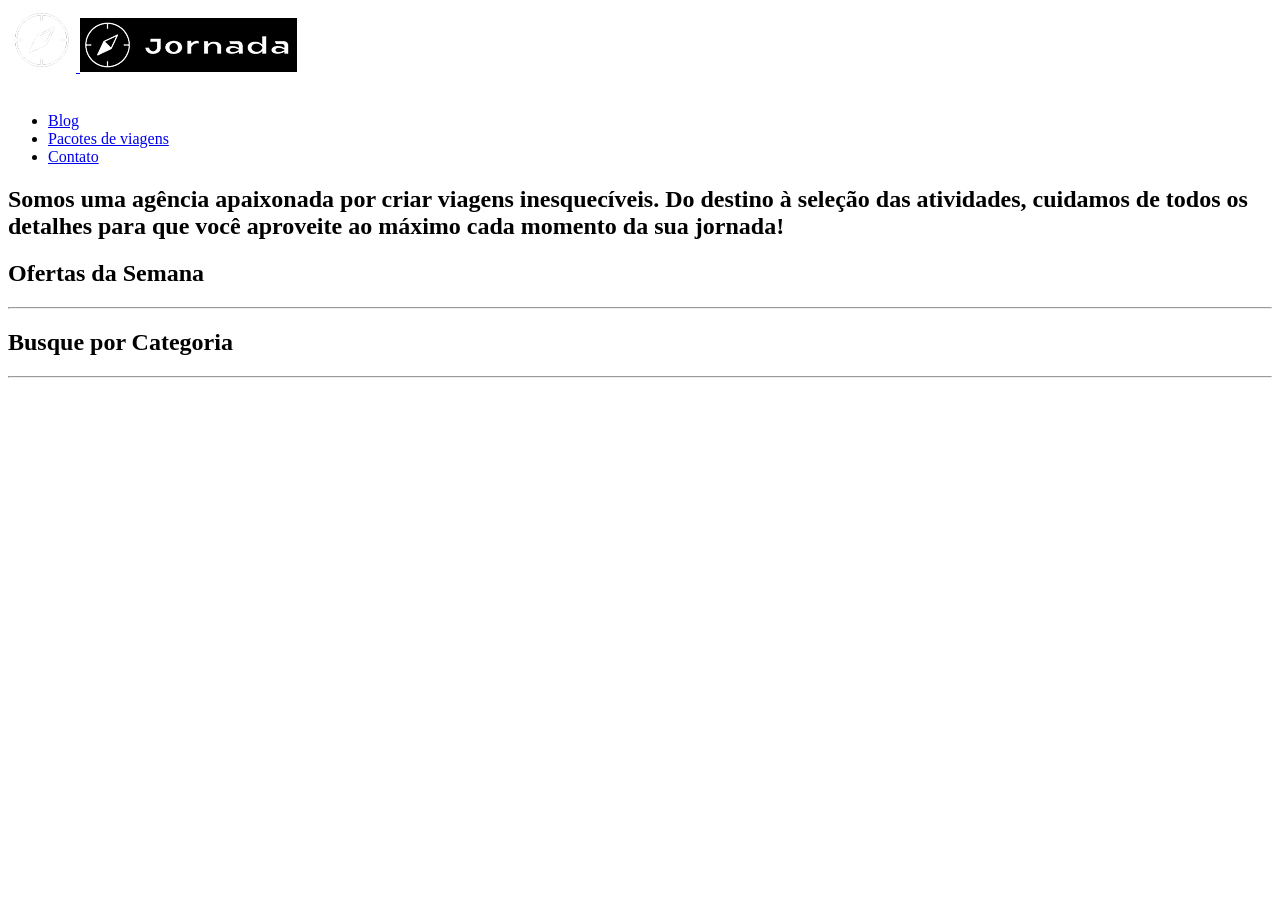
==== index.html @ e5cb75df "adiciona title componentizado" ====
<!doctype html>
<html lang="pt-br">
  <head>
    <meta charset="UTF-8" />
    <meta name="viewport" content="width=device-width, initial-scale=1.0" />

    <title>Jornada Viagens</title>

    <link rel="stylesheet" href="css/style.css" />
  </head>
  <body>
    <header>
      <a class="logo" href="index.html" title="voltar para a pagina inicial">
        <img
          class="logo-mobile"
          src="img/bussola-jornada-branca.png"
          alt="Bussola do logo Jornada Viagens na cor branco"
        />
        <img
          class="logo-desktop"
          src="img/bussola-texto-jornada-branca.png"
          alt="Logo Jornada Viagens na cor branco"
        />
      </a>
      <div class="navigation-menu">
        <label for="menu">
          <img src="img/menu.png" alt="Menu" />
        </label>
        <input type="checkbox" id="menu" hidden />
        <nav>
          <ul class="list-links">
            <li>
              <a href="blog.html" target="_blank" title="Acessar Blog">Blog</a>
            </li>
            <li>
              <a
                href="pacotes.html"
                target="_blank"
                title="Acessar Pacote de viagem"
                >Pacotes de viagens</a
              >
            </li>
            <li>
              <a href="contato.html" target="_blank" title="Acessar Contato"
                >Contato</a
              >
            </li>
          </ul>
        </nav>
      </div>
    </header>
    <section class="hero">
      <div class="hero-img"></div>
      <h2>
        Somos uma agência apaixonada por criar viagens inesquecíveis. Do destino
        à seleção das atividades, cuidamos de todos os detalhes para que você
        aproveite ao máximo cada momento da sua jornada!
      </h2>
    </section>
    <section class="offers">
      <div class="section-title">
        <h2>Ofertas da Semana</h2>
        <hr />
      </div>
    </section>
    <section class="categories">
      <div class="section-title">
        <h2>Busque por Categoria</h2>
        <hr />
      </div>
    </section>
  </body>
</html>
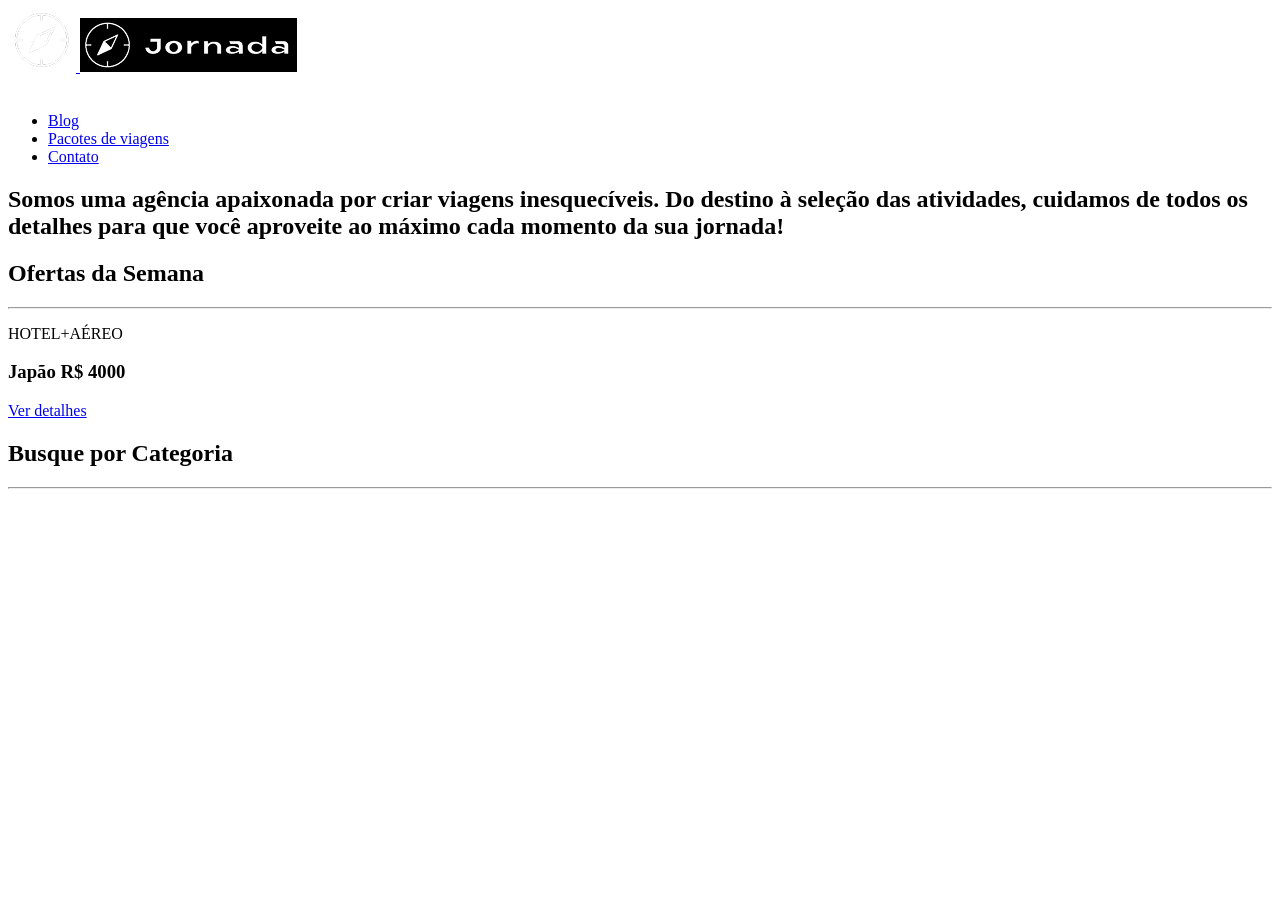
==== commit 3acf25fd: "cria estrutura do card de offerta" ====
--- a/index.html
+++ b/index.html
@@ -62,6 +62,17 @@
         <h2>Ofertas da Semana</h2>
         <hr />
       </div>
+      <div class="offers-cards">
+        <article class="card">
+          <header>
+            <p>HOTEL+AÉREO</p>
+            <h3>Japão <span>R$ 4000</span></h3>
+          </header>
+          <footer>
+            <a href="#" class="button">Ver detalhes</a>
+          </footer>
+        </article>
+      </div>
     </section>
     <section class="categories">
       <div class="section-title">
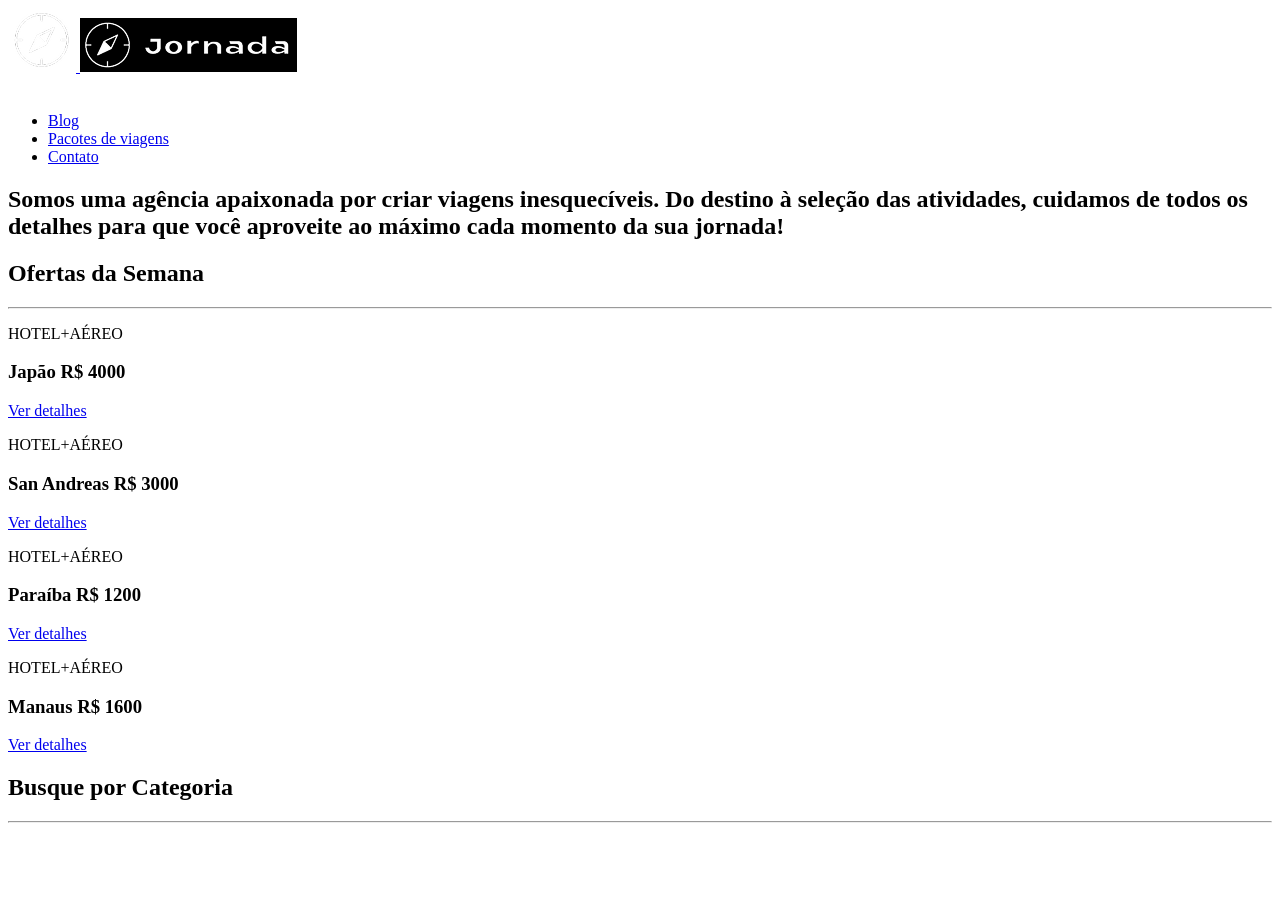
==== commit f1cbf3ce: "finaliza sessao de offers" ====
--- a/index.html
+++ b/index.html
@@ -63,10 +63,37 @@
         <hr />
       </div>
       <div class="offers-cards">
-        <article class="card">
+        <article class="card japao">
           <header>
             <p>HOTEL+AÉREO</p>
             <h3>Japão <span>R$ 4000</span></h3>
+          </header>
+          <footer>
+            <a href="#" class="button">Ver detalhes</a>
+          </footer>
+        </article>
+        <article class="card san-andreas">
+          <header>
+            <p>HOTEL+AÉREO</p>
+            <h3>San Andreas <span>R$ 3000</span></h3>
+          </header>
+          <footer>
+            <a href="#" class="button">Ver detalhes</a>
+          </footer>
+        </article>
+        <article class="card paraiba">
+          <header>
+            <p>HOTEL+AÉREO</p>
+            <h3>Paraíba <span>R$ 1200</span></h3>
+          </header>
+          <footer>
+            <a href="#" class="button">Ver detalhes</a>
+          </footer>
+        </article>
+        <article class="card manaus">
+          <header>
+            <p>HOTEL+AÉREO</p>
+            <h3>Manaus <span>R$ 1600</span></h3>
           </header>
           <footer>
             <a href="#" class="button">Ver detalhes</a>
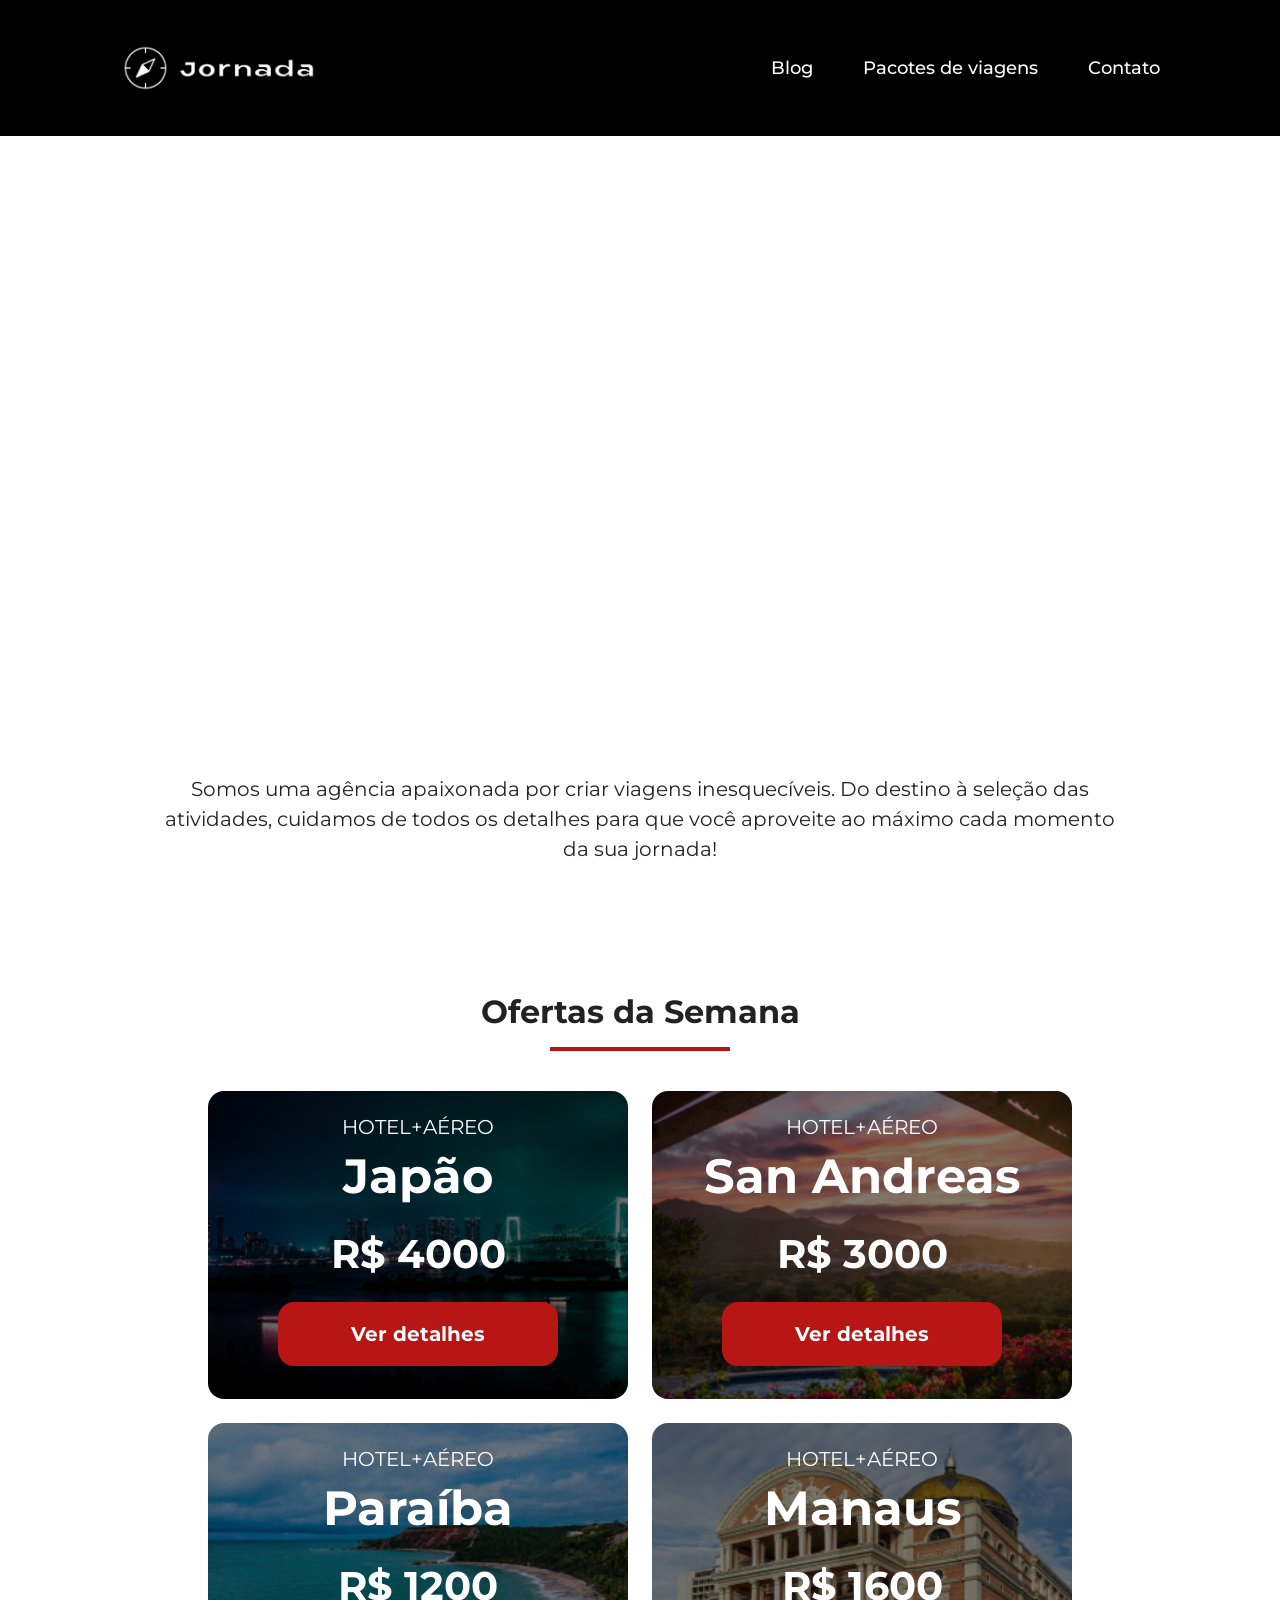
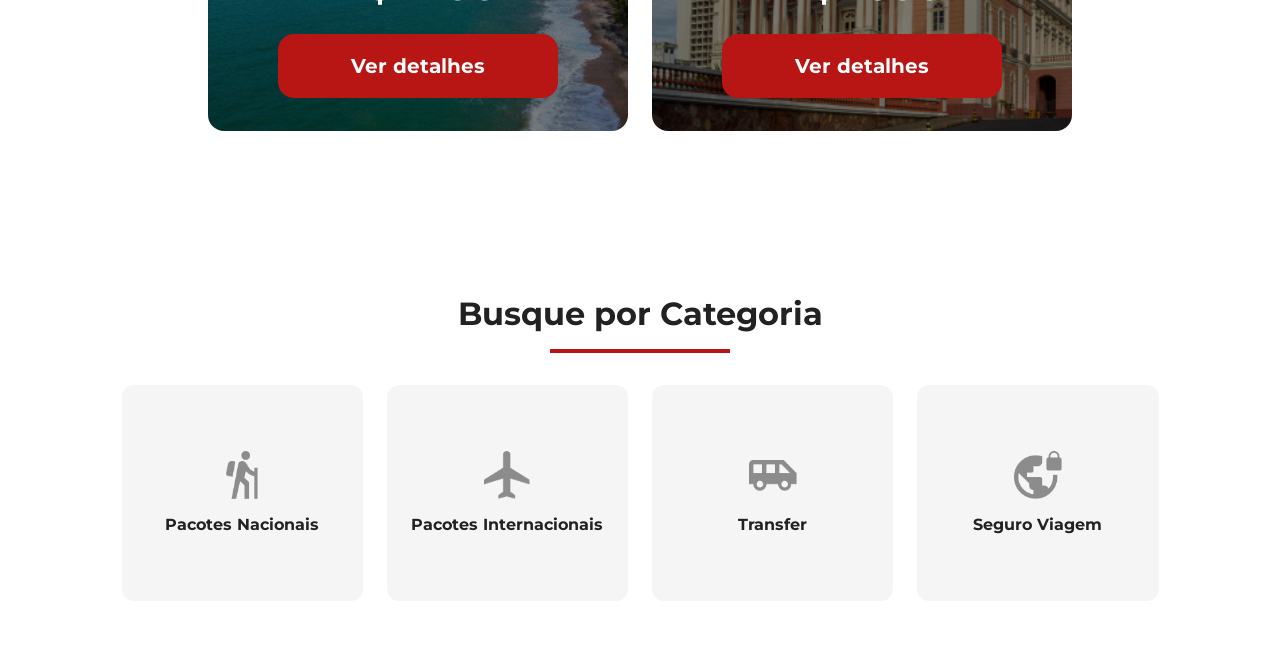
==== commit edc6087a: "style: ajusta cores e hover dos botoes de ofertas" ====
--- a/index.html
+++ b/index.html
@@ -8,104 +8,187 @@
 
     <link rel="stylesheet" href="css/style.css" />
   </head>
+
   <body>
     <header>
-      <a class="logo" href="index.html" title="voltar para a pagina inicial">
+      <a class="logo" href="index.html" title="Voltar para a página inicial">
         <img
           class="logo-mobile"
           src="img/bussola-jornada-branca.png"
-          alt="Bussola do logo Jornada Viagens na cor branco"
+          alt="Bússola do logo Jornada Viagens"
         />
+
         <img
           class="logo-desktop"
           src="img/bussola-texto-jornada-branca.png"
-          alt="Logo Jornada Viagens na cor branco"
+          alt="Logo Jornada Viagens"
         />
       </a>
+
       <div class="navigation-menu">
         <label for="menu">
           <img src="img/menu.png" alt="Menu" />
         </label>
+
         <input type="checkbox" id="menu" hidden />
+
         <nav>
           <ul class="list-links">
             <li>
-              <a href="blog.html" target="_blank" title="Acessar Blog">Blog</a>
+              <a href="blog.html" target="_blank" title="Acessar Blog">
+                Blog
+              </a>
             </li>
+
             <li>
               <a
                 href="pacotes.html"
                 target="_blank"
-                title="Acessar Pacote de viagem"
-                >Pacotes de viagens</a
+                title="Acessar pacotes de viagem"
               >
+                Pacotes de viagens
+              </a>
             </li>
+
             <li>
-              <a href="contato.html" target="_blank" title="Acessar Contato"
-                >Contato</a
-              >
+              <a href="contato.html" target="_blank" title="Acessar Contato">
+                Contato
+              </a>
             </li>
           </ul>
         </nav>
       </div>
     </header>
+
     <section class="hero">
       <div class="hero-img"></div>
+
       <h2>
         Somos uma agência apaixonada por criar viagens inesquecíveis. Do destino
         à seleção das atividades, cuidamos de todos os detalhes para que você
         aproveite ao máximo cada momento da sua jornada!
       </h2>
     </section>
+
     <section class="offers">
       <div class="section-title">
         <h2>Ofertas da Semana</h2>
         <hr />
       </div>
+
       <div class="offers-cards">
         <article class="card japao">
           <header>
             <p>HOTEL+AÉREO</p>
-            <h3>Japão <span>R$ 4000</span></h3>
+            <h3>
+              Japão
+              <span>R$ 4000</span>
+            </h3>
           </header>
+
           <footer>
             <a href="#" class="button">Ver detalhes</a>
           </footer>
         </article>
+
         <article class="card san-andreas">
           <header>
             <p>HOTEL+AÉREO</p>
-            <h3>San Andreas <span>R$ 3000</span></h3>
+            <h3>
+              San Andreas
+              <span>R$ 3000</span>
+            </h3>
           </header>
+
           <footer>
             <a href="#" class="button">Ver detalhes</a>
           </footer>
         </article>
+
         <article class="card paraiba">
           <header>
             <p>HOTEL+AÉREO</p>
-            <h3>Paraíba <span>R$ 1200</span></h3>
+            <h3>
+              Paraíba
+              <span>R$ 1200</span>
+            </h3>
           </header>
+
           <footer>
             <a href="#" class="button">Ver detalhes</a>
           </footer>
         </article>
+
         <article class="card manaus">
           <header>
             <p>HOTEL+AÉREO</p>
-            <h3>Manaus <span>R$ 1600</span></h3>
+            <h3>
+              Manaus
+              <span>R$ 1600</span>
+            </h3>
           </header>
+
           <footer>
             <a href="#" class="button">Ver detalhes</a>
           </footer>
         </article>
       </div>
     </section>
+
     <section class="categories">
       <div class="section-title">
         <h2>Busque por Categoria</h2>
         <hr />
       </div>
+
+      <ul class="categories__list">
+        <li class="categories__item">
+          <a class="categories__link" href="pacotes.html?categoria=nacionais">
+            <img
+              class="categories__icon"
+              src="img/icone-pacotes-nacionais.png"
+              alt=""
+            />
+
+            <span class="categories__name"> Pacotes Nacionais </span>
+          </a>
+        </li>
+
+        <li class="categories__item">
+          <a
+            class="categories__link"
+            href="pacotes.html?categoria=internacionais"
+          >
+            <img
+              class="categories__icon"
+              src="img/icone-pacotes-internacionais.png"
+              alt=""
+            />
+
+            <span class="categories__name"> Pacotes Internacionais </span>
+          </a>
+        </li>
+
+        <li class="categories__item">
+          <a class="categories__link" href="pacotes.html?categoria=transfer">
+            <img class="categories__icon" src="img/icone-transfer.png" alt="" />
+
+            <span class="categories__name"> Transfer </span>
+          </a>
+        </li>
+
+        <li class="categories__item">
+          <a class="categories__link" href="pacotes.html?categoria=seguro">
+            <img
+              class="categories__icon"
+              src="img/icone-seguro-viagem.png"
+              alt=""
+            />
+
+            <span class="categories__name"> Seguro Viagem </span>
+          </a>
+        </li>
+      </ul>
     </section>
   </body>
 </html>
--- a/css/style.css
+++ b/css/style.css
@@ -0,0 +1,5 @@
+@import url("./global.css");
+@import url("./header.css");
+@import url("./hero.css");
+@import url("./offers.css");
+@import url("./categories.css");
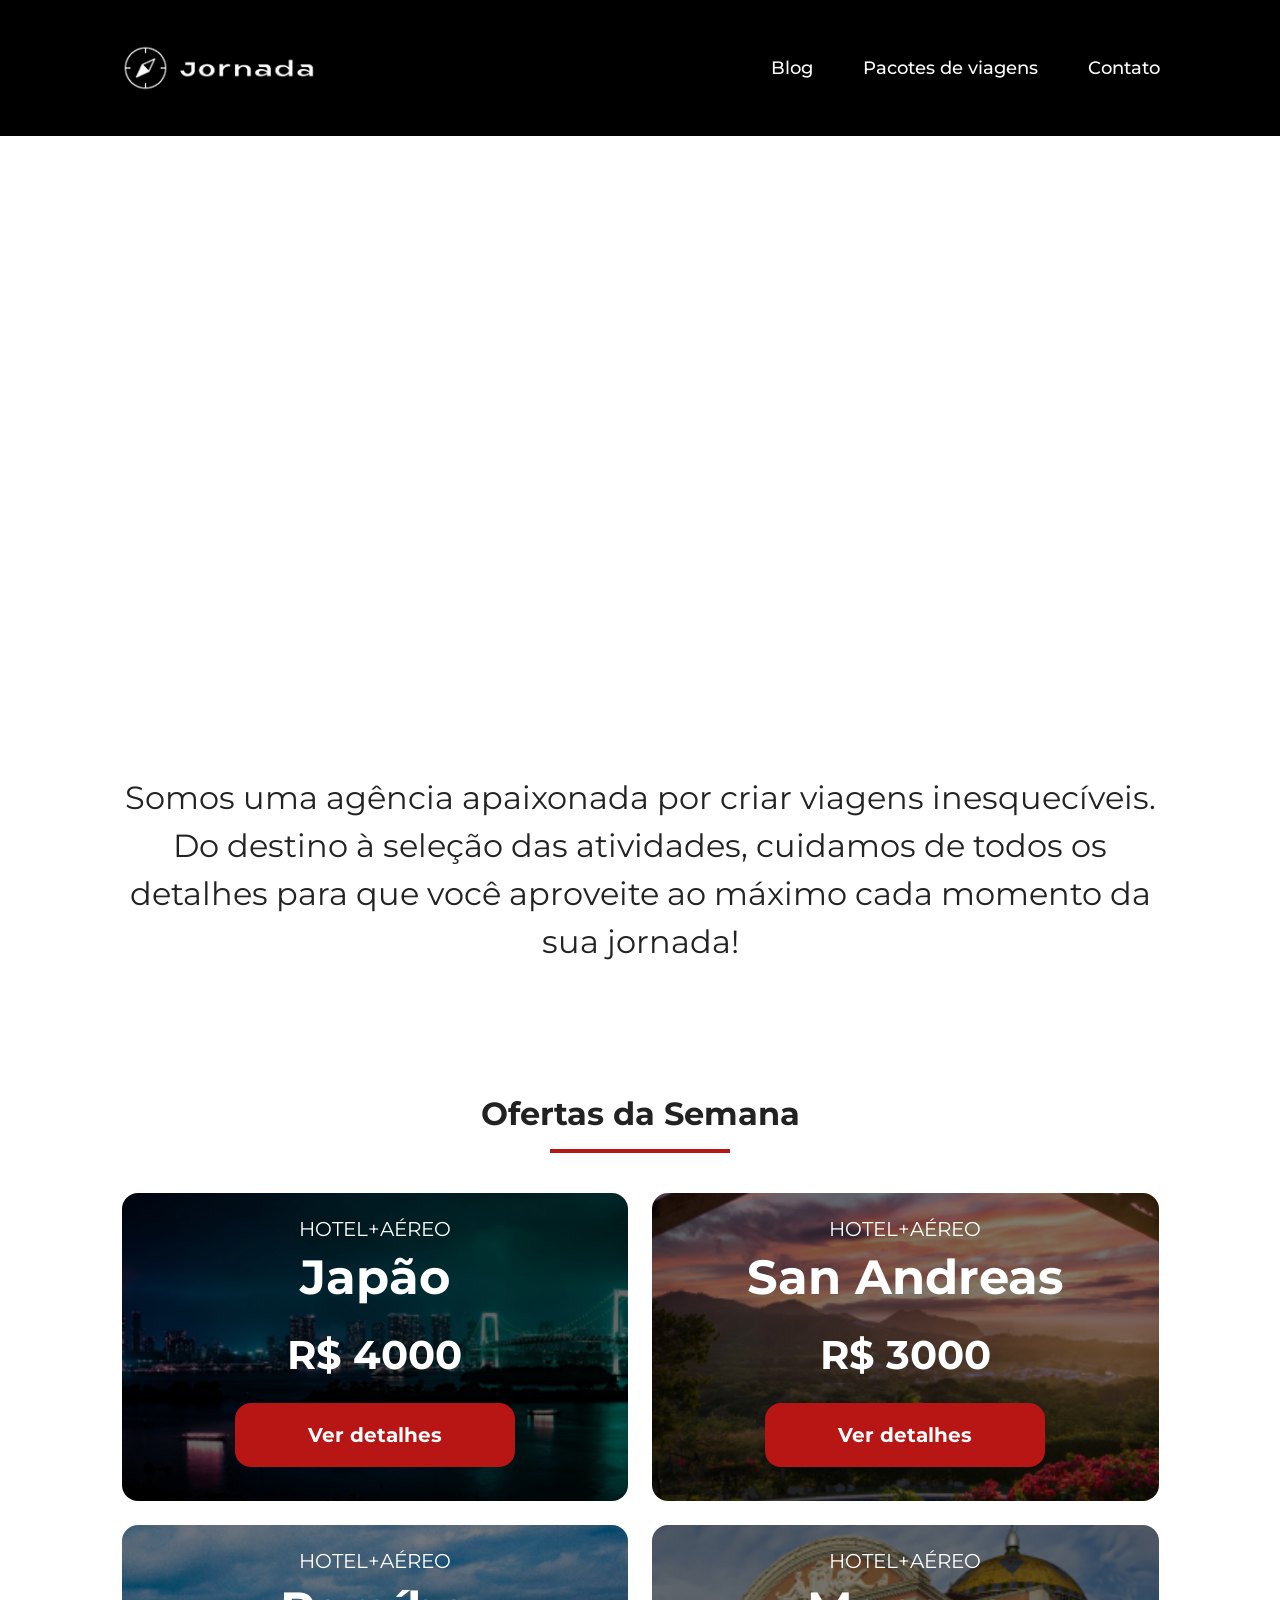
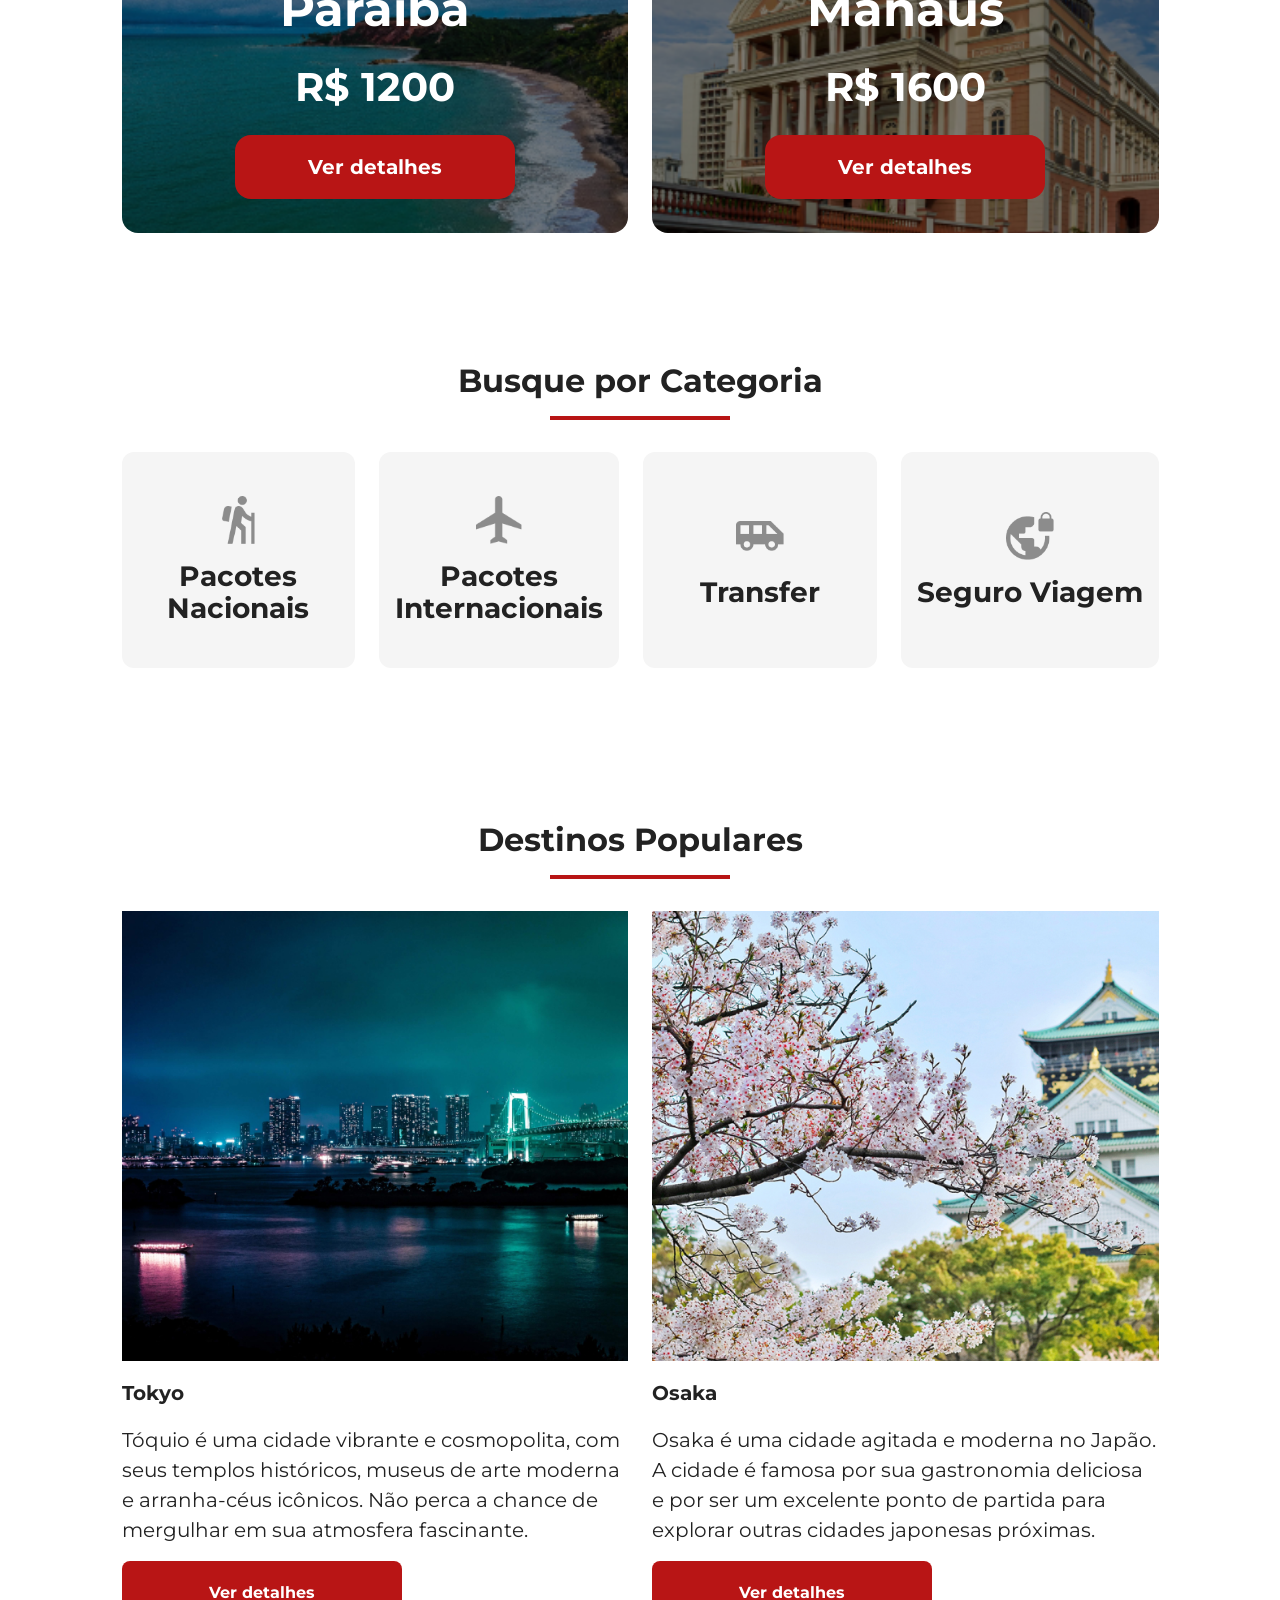
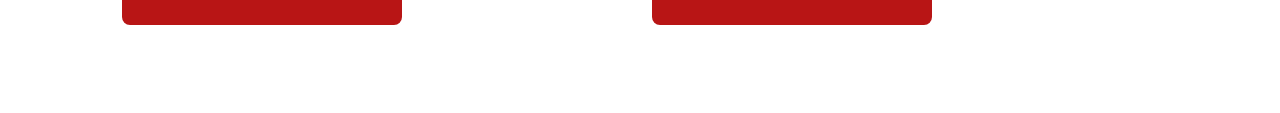
==== commit 96d0a39d: "adicionei destinos populares" ====
--- a/index.html
+++ b/index.html
@@ -80,6 +80,7 @@
         <article class="card japao">
           <header>
             <p>HOTEL+AÉREO</p>
+
             <h3>
               Japão
               <span>R$ 4000</span>
@@ -94,6 +95,7 @@
         <article class="card san-andreas">
           <header>
             <p>HOTEL+AÉREO</p>
+
             <h3>
               San Andreas
               <span>R$ 3000</span>
@@ -108,6 +110,7 @@
         <article class="card paraiba">
           <header>
             <p>HOTEL+AÉREO</p>
+
             <h3>
               Paraíba
               <span>R$ 1200</span>
@@ -122,6 +125,7 @@
         <article class="card manaus">
           <header>
             <p>HOTEL+AÉREO</p>
+
             <h3>
               Manaus
               <span>R$ 1600</span>
@@ -190,5 +194,58 @@
         </li>
       </ul>
     </section>
+
+    <section class="popular-destinations">
+      <div class="section-title">
+        <h2>Destinos Populares</h2>
+        <hr />
+      </div>
+
+      <div class="popular-destinations__list">
+        <article class="popular-destinations__card">
+          <img
+            class="popular-destinations__image"
+            src="img/tokyo.jpg"
+            alt="Vista noturna da cidade de Tokyo"
+          />
+
+          <div class="popular-destinations__content">
+            <h3 class="popular-destinations__title">Tokyo</h3>
+
+            <p class="popular-destinations__description">
+              Tóquio é uma cidade vibrante e cosmopolita, com seus templos
+              históricos, museus de arte moderna e arranha-céus icônicos. Não
+              perca a chance de mergulhar em sua atmosfera fascinante.
+            </p>
+
+            <a href="#" class="button popular-destinations__button">
+              Ver detalhes
+            </a>
+          </div>
+        </article>
+
+        <article class="popular-destinations__card">
+          <img
+            class="popular-destinations__image"
+            src="img/osaka.jpg"
+            alt="Castelo de Osaka no Japão"
+          />
+
+          <div class="popular-destinations__content">
+            <h3 class="popular-destinations__title">Osaka</h3>
+
+            <p class="popular-destinations__description">
+              Osaka é uma cidade agitada e moderna no Japão. A cidade é famosa
+              por sua gastronomia deliciosa e por ser um excelente ponto de
+              partida para explorar outras cidades japonesas próximas.
+            </p>
+
+            <a href="#" class="button popular-destinations__button">
+              Ver detalhes
+            </a>
+          </div>
+        </article>
+      </div>
+    </section>
   </body>
 </html>
--- a/css/style.css
+++ b/css/style.css
@@ -1,5 +1,6 @@
-@import url("./global.css");
-@import url("./header.css");
-@import url("./hero.css");
-@import url("./offers.css");
-@import url("./categories.css");
+@import url(global.css);
+@import url(header.css);
+@import url(hero.css);
+@import url(offers.css);
+@import url(categories.css);
+@import url(popular-destinations.css);
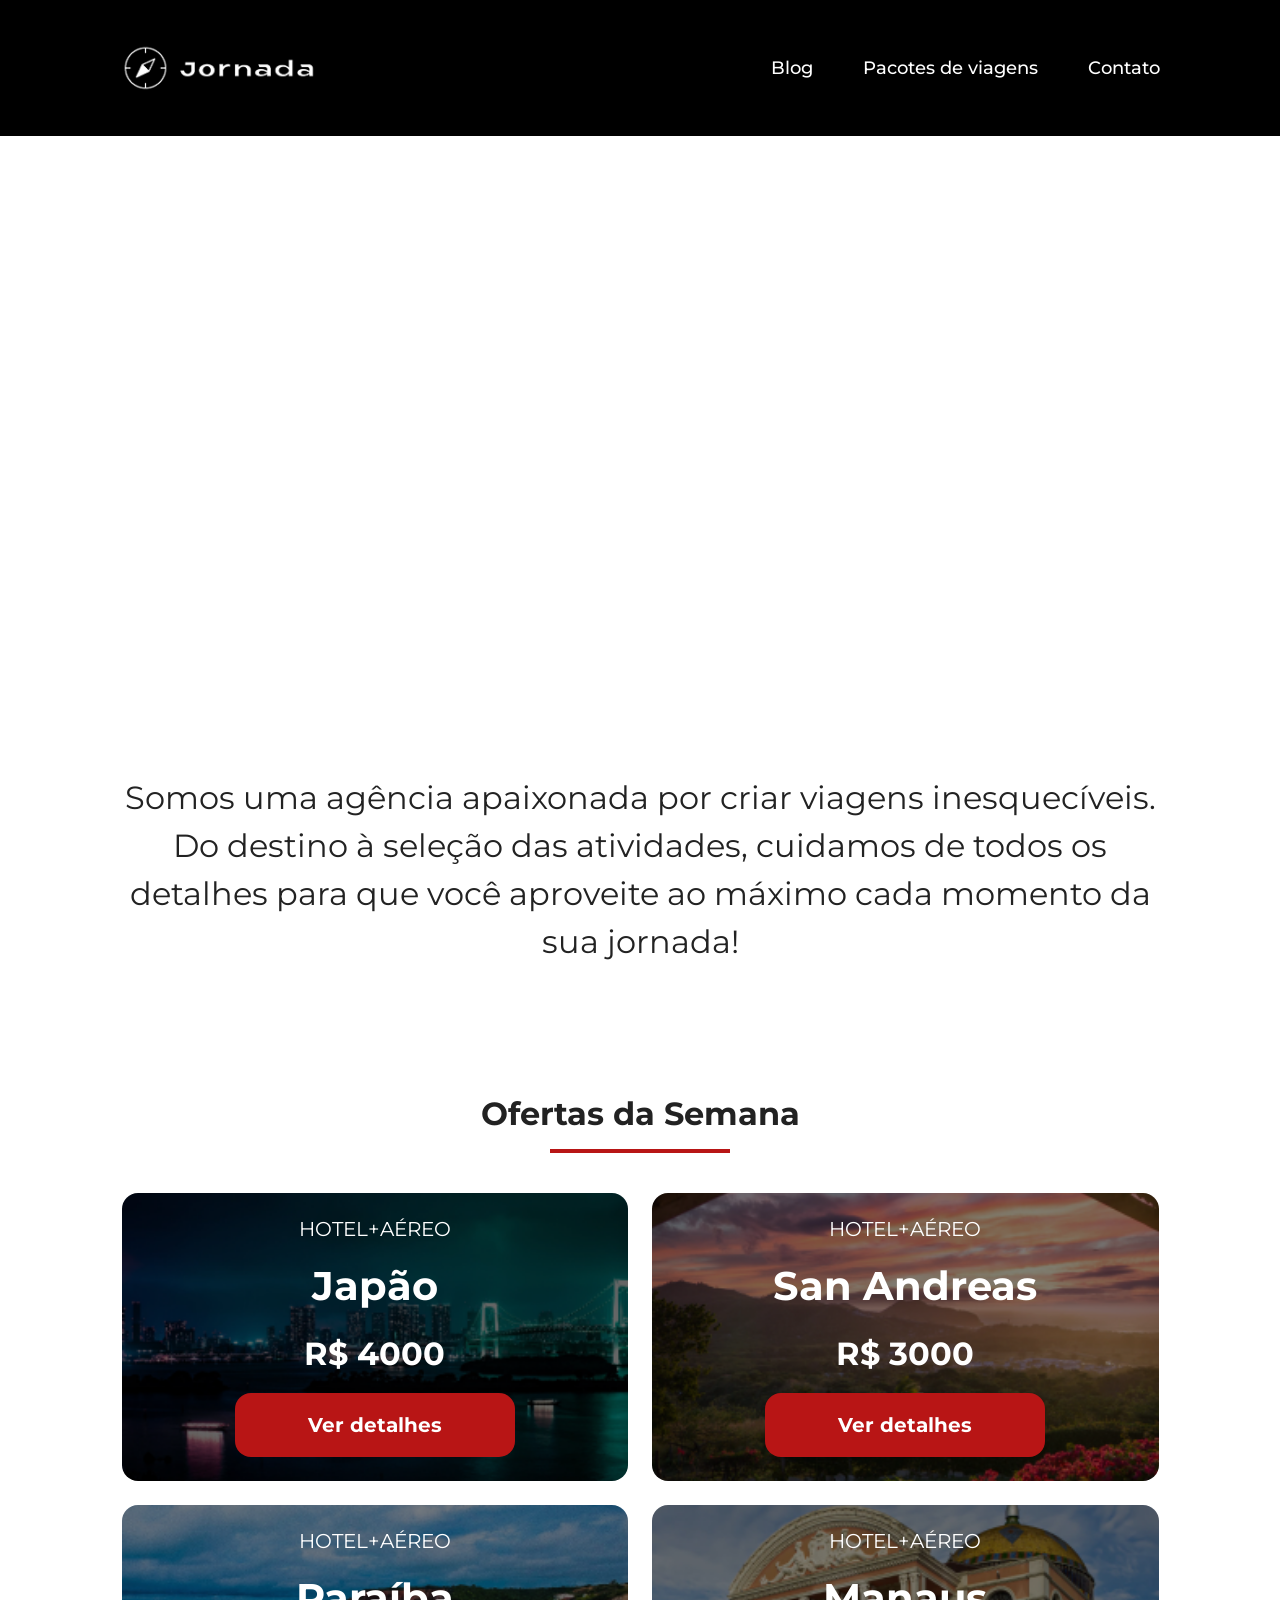
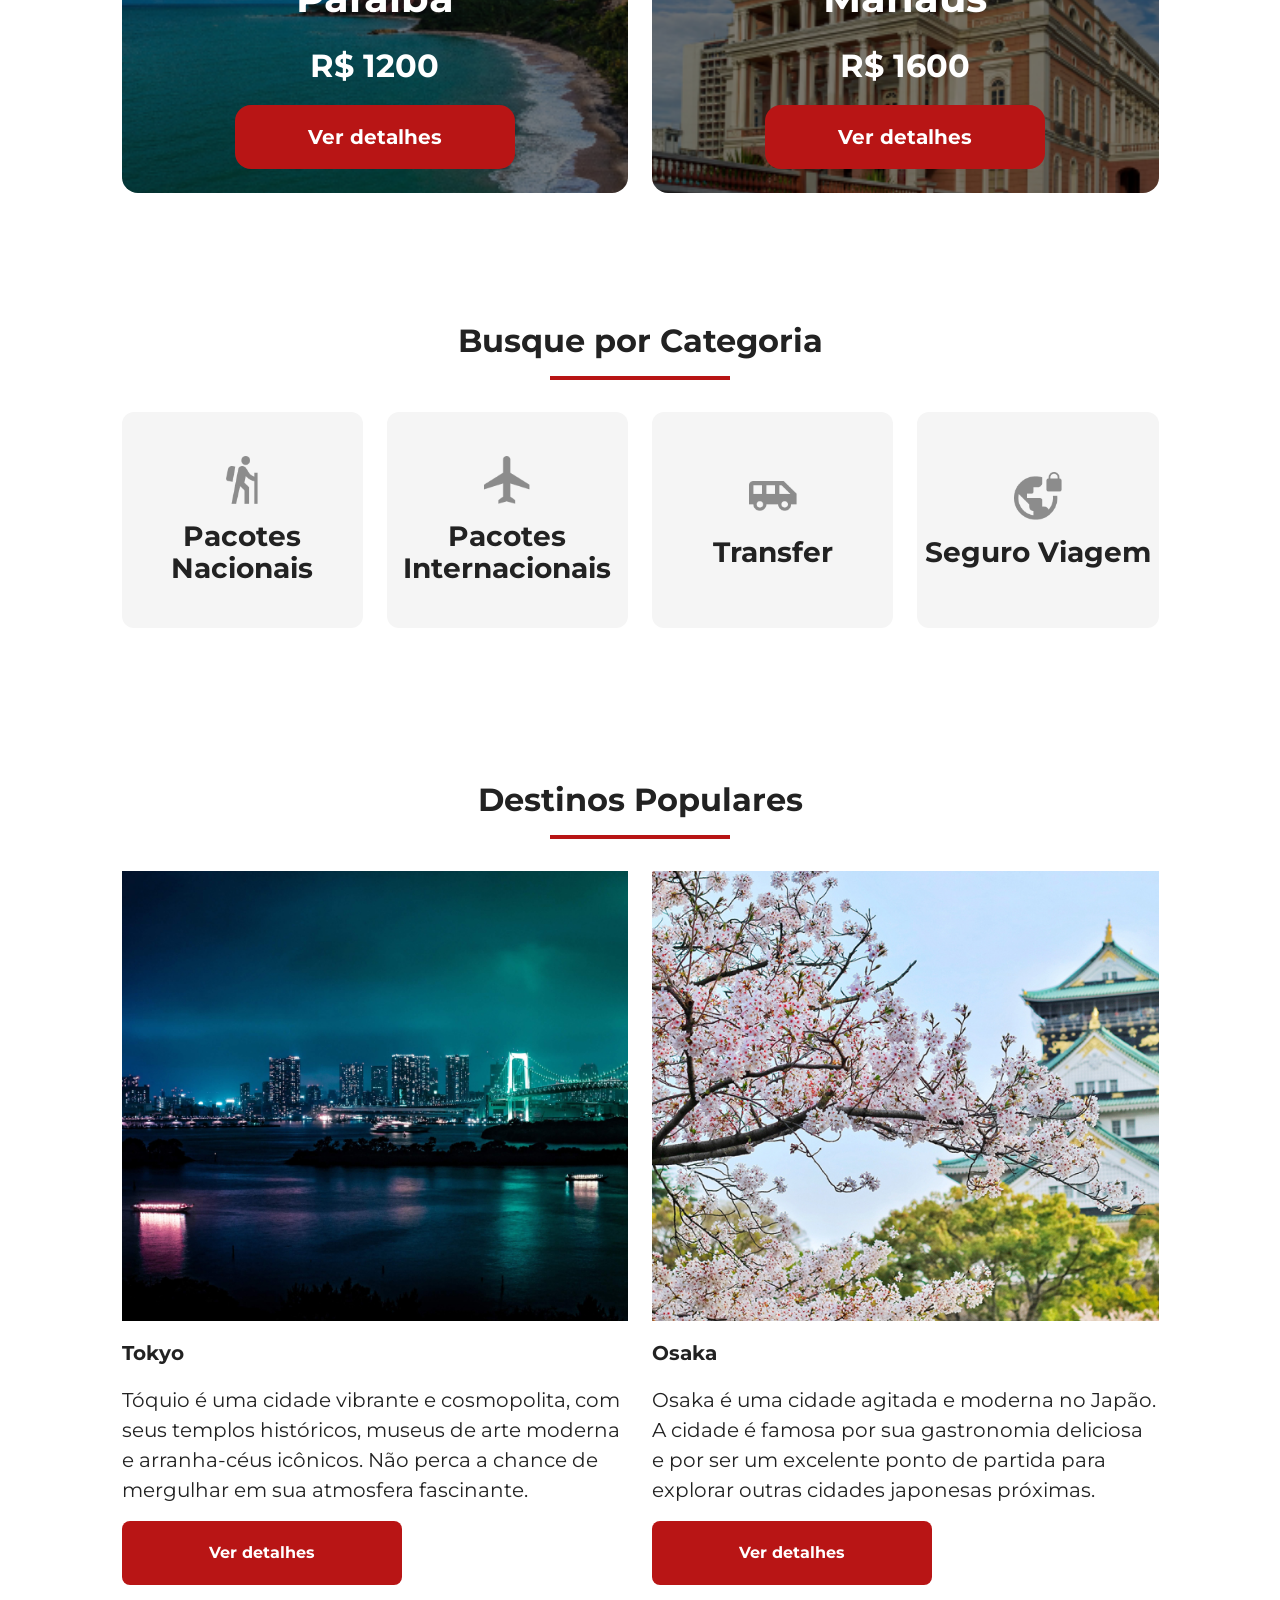
==== commit ca0696b2: "feat: estrutura secao de ofertas" ====
--- a/index.html
+++ b/index.html
@@ -78,61 +78,61 @@
 
       <div class="offers-cards">
         <article class="card japao">
-          <header>
-            <p>HOTEL+AÉREO</p>
-
-            <h3>
-              Japão
-              <span>R$ 4000</span>
-            </h3>
-          </header>
-
-          <footer>
+          <header class="card__header">
+            <p>HOTEL+AÉREO</p>
+          </header>
+
+          <section class="card__content">
+            <h3>Japão</h3>
+            <p>R$ 4000</p>
+          </section>
+
+          <footer class="card__footer">
             <a href="#" class="button">Ver detalhes</a>
           </footer>
         </article>
 
         <article class="card san-andreas">
-          <header>
-            <p>HOTEL+AÉREO</p>
-
-            <h3>
-              San Andreas
-              <span>R$ 3000</span>
-            </h3>
-          </header>
-
-          <footer>
+          <header class="card__header">
+            <p>HOTEL+AÉREO</p>
+          </header>
+
+          <section class="card__content">
+            <h3>San Andreas</h3>
+            <p>R$ 3000</p>
+          </section>
+
+          <footer class="card__footer">
             <a href="#" class="button">Ver detalhes</a>
           </footer>
         </article>
 
         <article class="card paraiba">
-          <header>
-            <p>HOTEL+AÉREO</p>
-
-            <h3>
-              Paraíba
-              <span>R$ 1200</span>
-            </h3>
-          </header>
-
-          <footer>
+          <header class="card__header">
+            <p>HOTEL+AÉREO</p>
+          </header>
+
+          <section class="card__content">
+            <h3>Paraíba</h3>
+            <p>R$ 1200</p>
+          </section>
+
+          <footer class="card__footer">
             <a href="#" class="button">Ver detalhes</a>
           </footer>
         </article>
 
         <article class="card manaus">
-          <header>
-            <p>HOTEL+AÉREO</p>
-
-            <h3>
-              Manaus
-              <span>R$ 1600</span>
-            </h3>
-          </header>
-
-          <footer>
+          <header class="card__header">
+            <p>HOTEL+AÉREO</p>
+          </header>
+
+          <section class="card__content">
+            <h3>Manaus</h3>
+            <p>R$ 1600</p>
+          </section>
+
+          <footer class="card__footer">
             <a href="#" class="button">Ver detalhes</a>
           </footer>
         </article>
@@ -145,54 +145,46 @@
         <hr />
       </div>
 
-      <ul class="categories__list">
-        <li class="categories__item">
-          <a class="categories__link" href="pacotes.html?categoria=nacionais">
-            <img
-              class="categories__icon"
-              src="img/icone-pacotes-nacionais.png"
-              alt=""
-            />
-
-            <span class="categories__name"> Pacotes Nacionais </span>
-          </a>
-        </li>
-
-        <li class="categories__item">
-          <a
-            class="categories__link"
-            href="pacotes.html?categoria=internacionais"
-          >
-            <img
-              class="categories__icon"
-              src="img/icone-pacotes-internacionais.png"
-              alt=""
-            />
-
-            <span class="categories__name"> Pacotes Internacionais </span>
-          </a>
-        </li>
-
-        <li class="categories__item">
-          <a class="categories__link" href="pacotes.html?categoria=transfer">
-            <img class="categories__icon" src="img/icone-transfer.png" alt="" />
-
-            <span class="categories__name"> Transfer </span>
-          </a>
-        </li>
-
-        <li class="categories__item">
-          <a class="categories__link" href="pacotes.html?categoria=seguro">
-            <img
-              class="categories__icon"
-              src="img/icone-seguro-viagem.png"
-              alt=""
-            />
-
-            <span class="categories__name"> Seguro Viagem </span>
-          </a>
-        </li>
-      </ul>
+      <div class="categories__list">
+        <a class="categories__link" href="pacotes.html?categoria=nacionais">
+          <img
+            class="categories__icon"
+            src="img/icone-pacotes-nacionais.png"
+            alt=""
+          />
+
+          <span class="categories__name"> Pacotes Nacionais </span>
+        </a>
+
+        <a
+          class="categories__link"
+          href="pacotes.html?categoria=internacionais"
+        >
+          <img
+            class="categories__icon"
+            src="img/icone-pacotes-internacionais.png"
+            alt=""
+          />
+
+          <span class="categories__name"> Pacotes Internacionais </span>
+        </a>
+
+        <a class="categories__link" href="pacotes.html?categoria=transfer">
+          <img class="categories__icon" src="img/icone-transfer.png" alt="" />
+
+          <span class="categories__name"> Transfer </span>
+        </a>
+
+        <a class="categories__link" href="pacotes.html?categoria=seguro">
+          <img
+            class="categories__icon"
+            src="img/icone-seguro-viagem.png"
+            alt=""
+          />
+
+          <span class="categories__name"> Seguro Viagem </span>
+        </a>
+      </div>
     </section>
 
     <section class="popular-destinations">
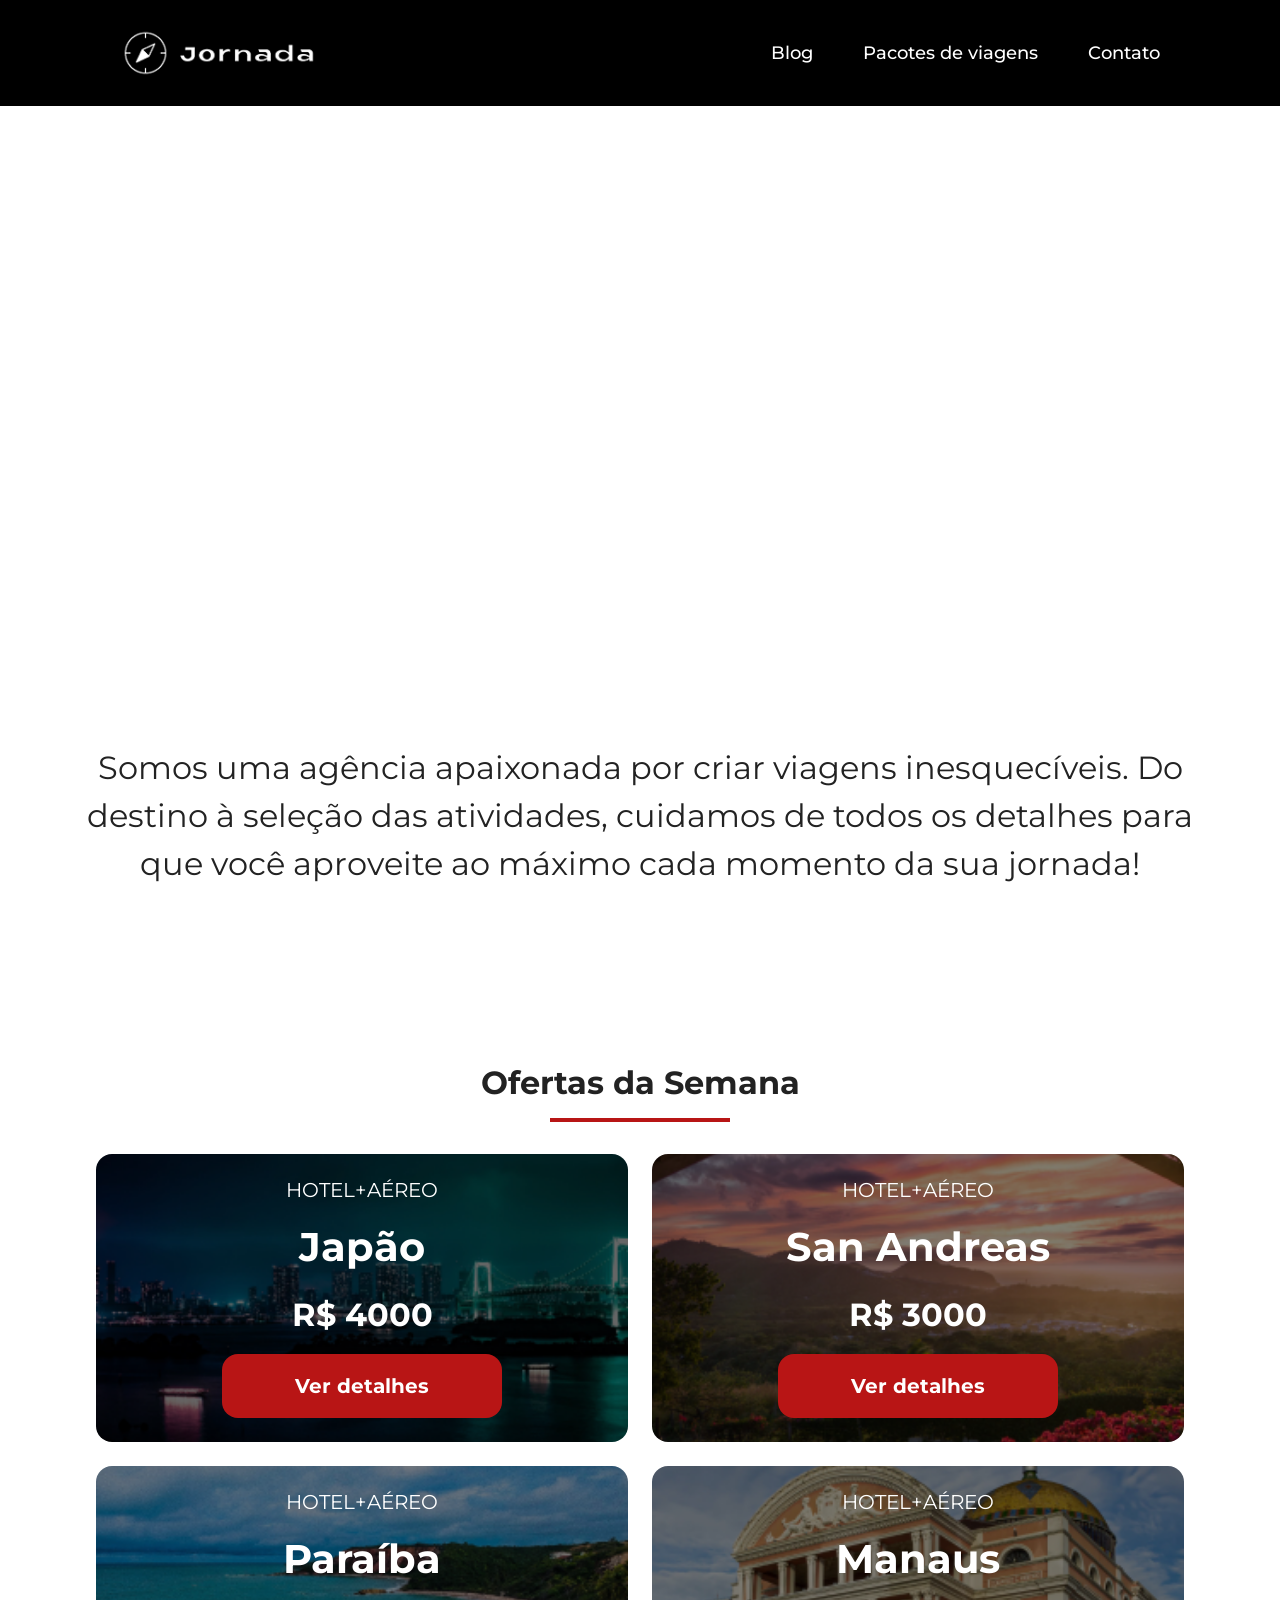
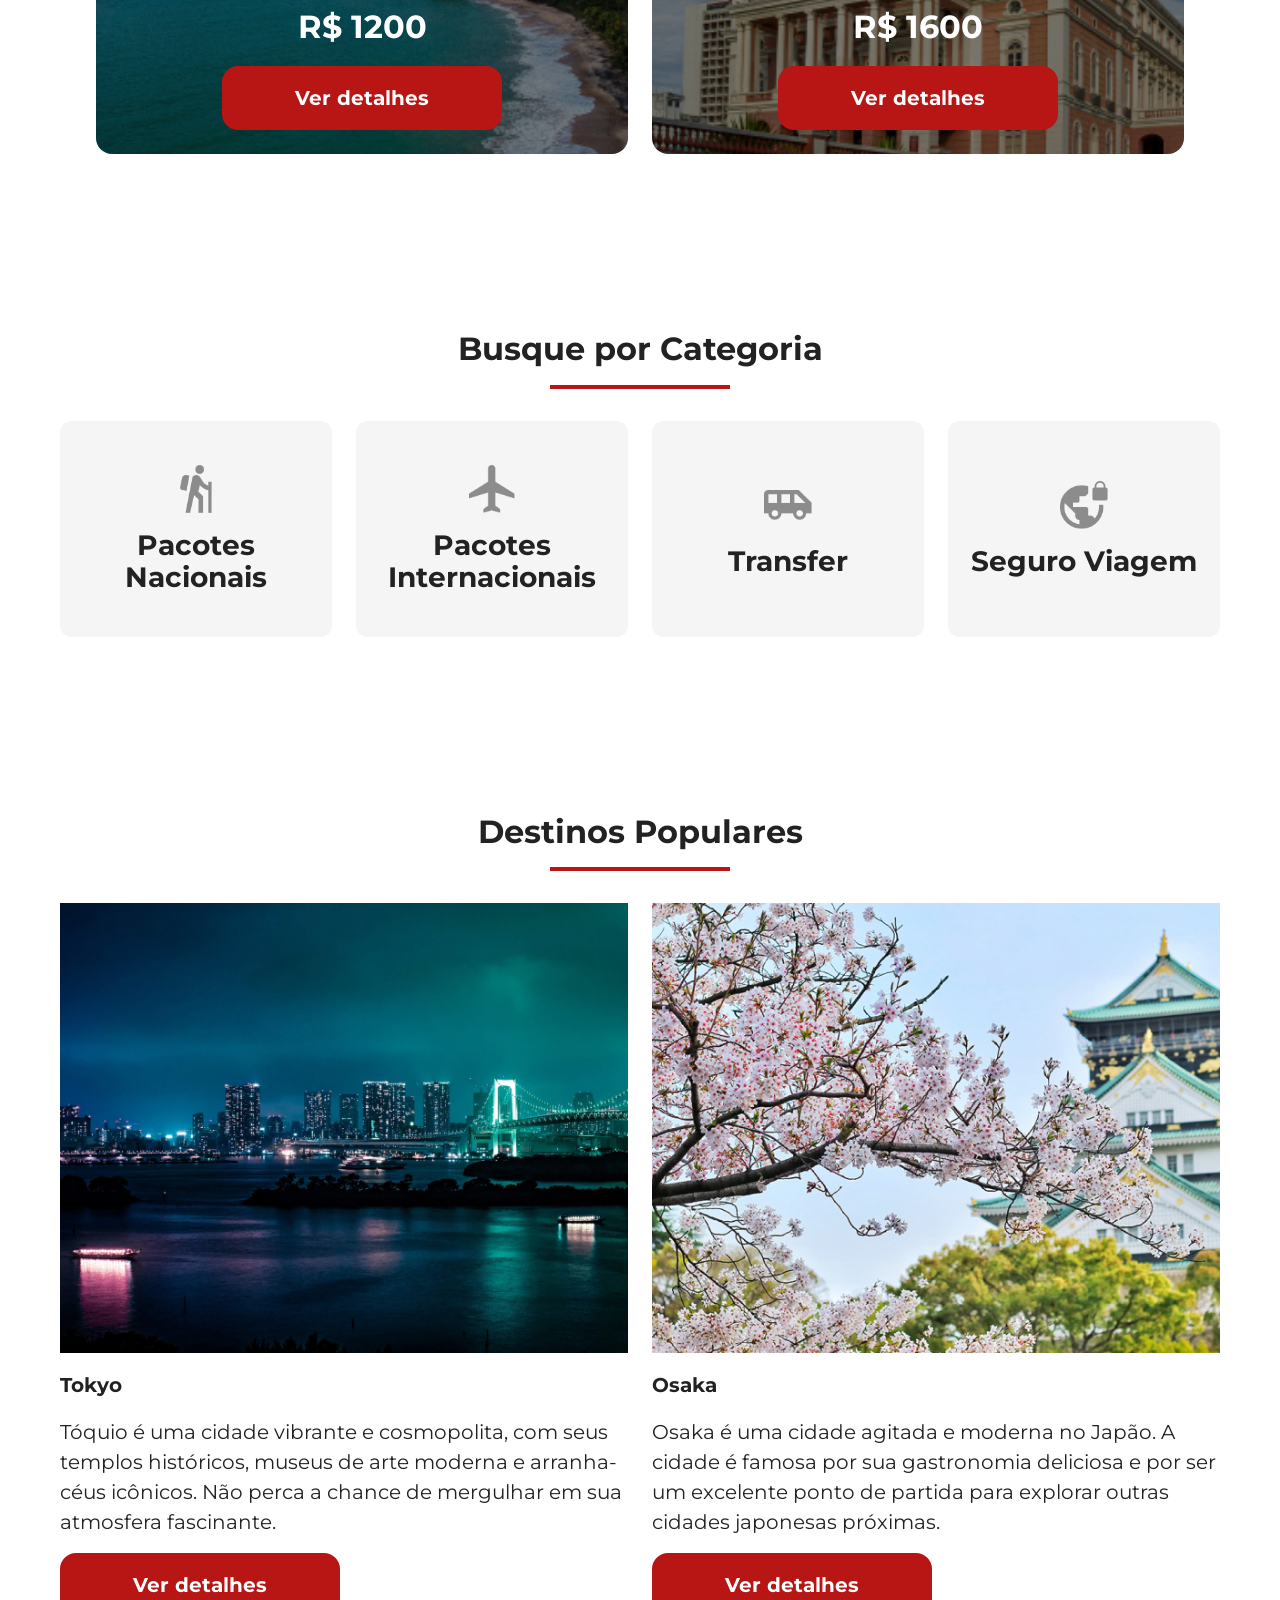
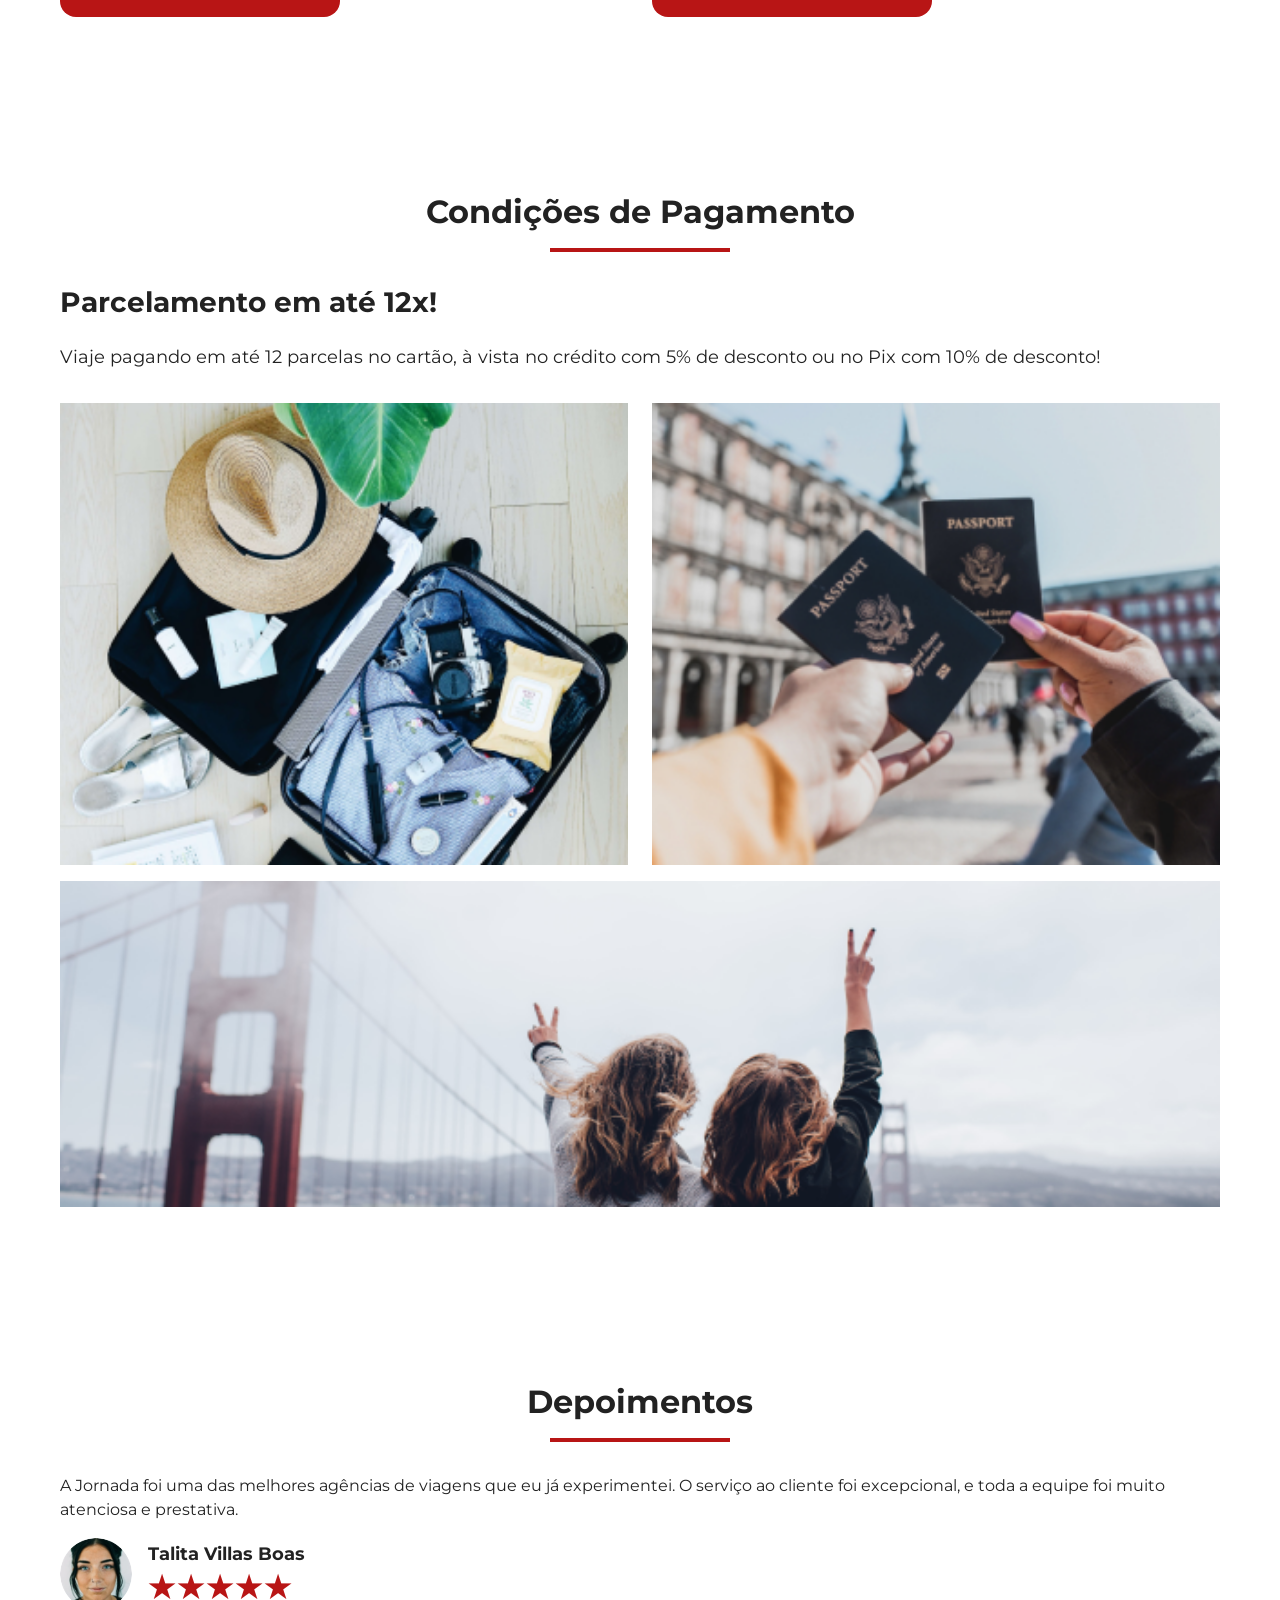
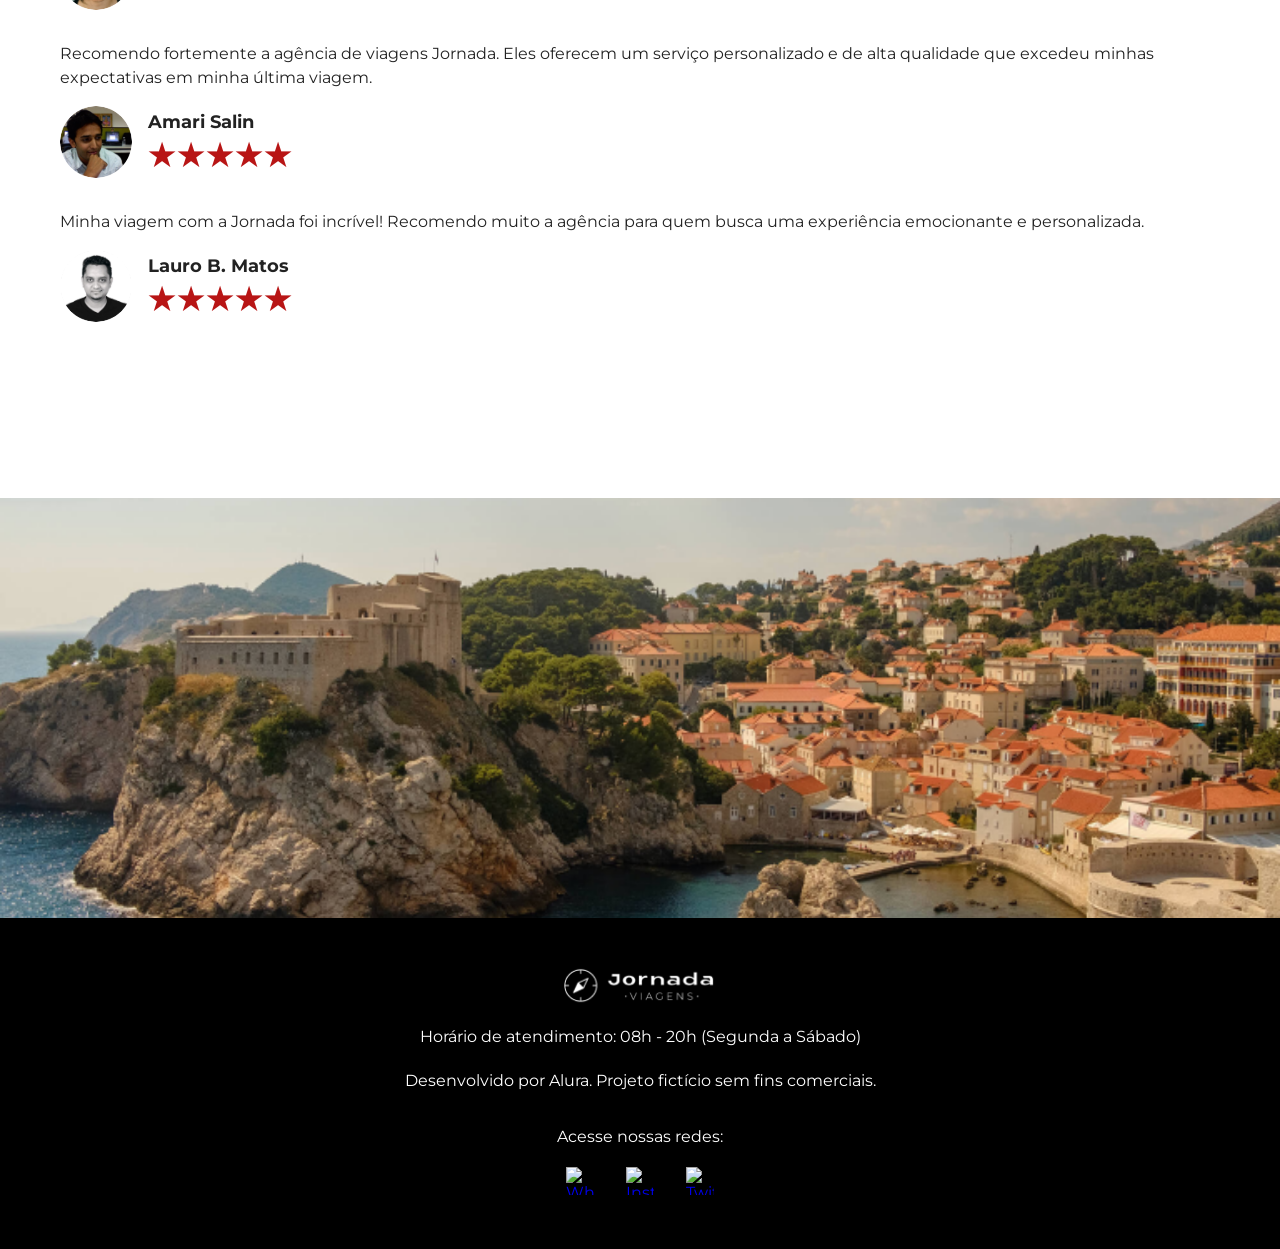
==== commit 967e90d4: "add depoimentos" ====
--- a/index.html
+++ b/index.html
@@ -35,25 +35,15 @@
         <nav>
           <ul class="list-links">
             <li>
-              <a href="blog.html" target="_blank" title="Acessar Blog">
-                Blog
-              </a>
+              <a href="blog.html" target="_blank"> Blog </a>
             </li>
 
             <li>
-              <a
-                href="pacotes.html"
-                target="_blank"
-                title="Acessar pacotes de viagem"
-              >
-                Pacotes de viagens
-              </a>
+              <a href="pacotes.html" target="_blank"> Pacotes de viagens </a>
             </li>
 
             <li>
-              <a href="contato.html" target="_blank" title="Acessar Contato">
-                Contato
-              </a>
+              <a href="contato.html" target="_blank"> Contato </a>
             </li>
           </ul>
         </nav>
@@ -88,7 +78,7 @@
           </section>
 
           <footer class="card__footer">
-            <a href="#" class="button">Ver detalhes</a>
+            <a href="#" class="button"> Ver detalhes </a>
           </footer>
         </article>
 
@@ -103,7 +93,7 @@
           </section>
 
           <footer class="card__footer">
-            <a href="#" class="button">Ver detalhes</a>
+            <a href="#" class="button"> Ver detalhes </a>
           </footer>
         </article>
 
@@ -118,7 +108,7 @@
           </section>
 
           <footer class="card__footer">
-            <a href="#" class="button">Ver detalhes</a>
+            <a href="#" class="button"> Ver detalhes </a>
           </footer>
         </article>
 
@@ -133,7 +123,7 @@
           </section>
 
           <footer class="card__footer">
-            <a href="#" class="button">Ver detalhes</a>
+            <a href="#" class="button"> Ver detalhes </a>
           </footer>
         </article>
       </div>
@@ -239,5 +229,170 @@
         </article>
       </div>
     </section>
+
+    <section class="payment">
+      <div class="section-title">
+        <h2>Condições de Pagamento</h2>
+        <hr />
+      </div>
+
+      <div class="payment__container">
+        <h3>Parcelamento em até 12x!</h3>
+
+        <p class="payment__description">
+          Viaje pagando em até 12 parcelas no cartão, à vista no crédito com 5%
+          de desconto ou no Pix com 10% de desconto!
+        </p>
+
+        <div class="payment__gallery">
+          <img
+            src="img/montagem-japão-1.png"
+            alt="Itens de viagem organizados em uma mala"
+            class="payment__image payment__image--one"
+          />
+
+          <img
+            src="img/montagem-japão-2.png"
+            alt="Pessoas segurando passaportes"
+            class="payment__image payment__image--two"
+          />
+
+          <img
+            src="img/montagem-japão-3.png"
+            alt="Pessoas em frente a uma paisagem"
+            class="payment__image payment__image--three"
+          />
+        </div>
+      </div>
+    </section>
+
+    <section class="testimonials">
+      <div class="section-title">
+        <h2>Depoimentos</h2>
+        <hr />
+      </div>
+
+      <div class="testimonials__container">
+        <div class="testimonials__list">
+          <article class="testimonial">
+            <p class="testimonial__text">
+              A Jornada foi uma das melhores agências de viagens que eu já
+              experimentei. O serviço ao cliente foi excepcional, e toda a
+              equipe foi muito atenciosa e prestativa.
+            </p>
+
+            <div class="testimonial__person">
+              <img
+                src="img/ft-perfil-talita.png"
+                alt="Foto de Talita Villas Boas"
+                class="testimonial__photo"
+              />
+
+              <div class="testimonial__person-info">
+                <h3>Talita Villas Boas</h3>
+
+                <p class="testimonial__stars">★★★★★</p>
+              </div>
+            </div>
+          </article>
+
+          <article class="testimonial">
+            <p class="testimonial__text">
+              Recomendo fortemente a agência de viagens Jornada. Eles oferecem
+              um serviço personalizado e de alta qualidade que excedeu minhas
+              expectativas em minha última viagem.
+            </p>
+
+            <div class="testimonial__person">
+              <img
+                src="img/ft-perfil-amari.png"
+                alt="Foto de Amari Salin"
+                class="testimonial__photo"
+              />
+
+              <div class="testimonial__person-info">
+                <h3>Amari Salin</h3>
+
+                <p class="testimonial__stars">★★★★★</p>
+              </div>
+            </div>
+          </article>
+
+          <article class="testimonial">
+            <p class="testimonial__text">
+              Minha viagem com a Jornada foi incrível! Recomendo muito a agência
+              para quem busca uma experiência emocionante e personalizada.
+            </p>
+
+            <div class="testimonial__person">
+              <img
+                src="img/ft-perfil-lauro.png"
+                alt="Foto de Lauro B. Matos"
+                class="testimonial__photo"
+              />
+
+              <div class="testimonial__person-info">
+                <h3>Lauro B. Matos</h3>
+
+                <p class="testimonial__stars">★★★★★</p>
+              </div>
+            </div>
+          </article>
+        </div>
+      </div>
+    </section>
+
+    <footer class="footer">
+      <img
+        src="img/imagem-paisagem.png"
+        alt="Paisagem de viagem"
+        class="footer__landscape"
+      />
+
+      <div class="footer__content">
+        <img
+          src="img/jornada-logo-viagens.png"
+          alt="Jornada Viagens"
+          class="footer__logo"
+        />
+
+        <p>Horário de atendimento: 08h - 20h (Segunda a Sábado)</p>
+
+        <p>Desenvolvido por Alura. Projeto fictício sem fins comerciais.</p>
+
+        <div class="footer__social">
+          <p>Acesse nossas redes:</p>
+
+          <div class="footer__social-links">
+            <a
+              href="https://wa.me/"
+              target="_blank"
+              rel="noopener noreferrer"
+              aria-label="WhatsApp"
+            >
+              <img src="img/icon-whatsapp.png" alt="WhatsApp" />
+            </a>
+
+            <a
+              href="https://www.instagram.com/"
+              target="_blank"
+              rel="noopener noreferrer"
+              aria-label="Instagram"
+            >
+              <img src="img/icon-instagram.png" alt="Instagram" />
+            </a>
+
+            <a
+              href="https://twitter.com/"
+              target="_blank"
+              rel="noopener noreferrer"
+              aria-label="Twitter"
+            >
+              <img src="img/icon-twitter.png" alt="Twitter" />
+            </a>
+          </div>
+        </div>
+      </div>
+    </footer>
   </body>
 </html>
--- a/css/style.css
+++ b/css/style.css
@@ -4,3 +4,6 @@
 @import url(offers.css);
 @import url(categories.css);
 @import url(popular-destinations.css);
+@import url(payment.css);
+@import url(testimonials.css);
+@import url(footer.css);
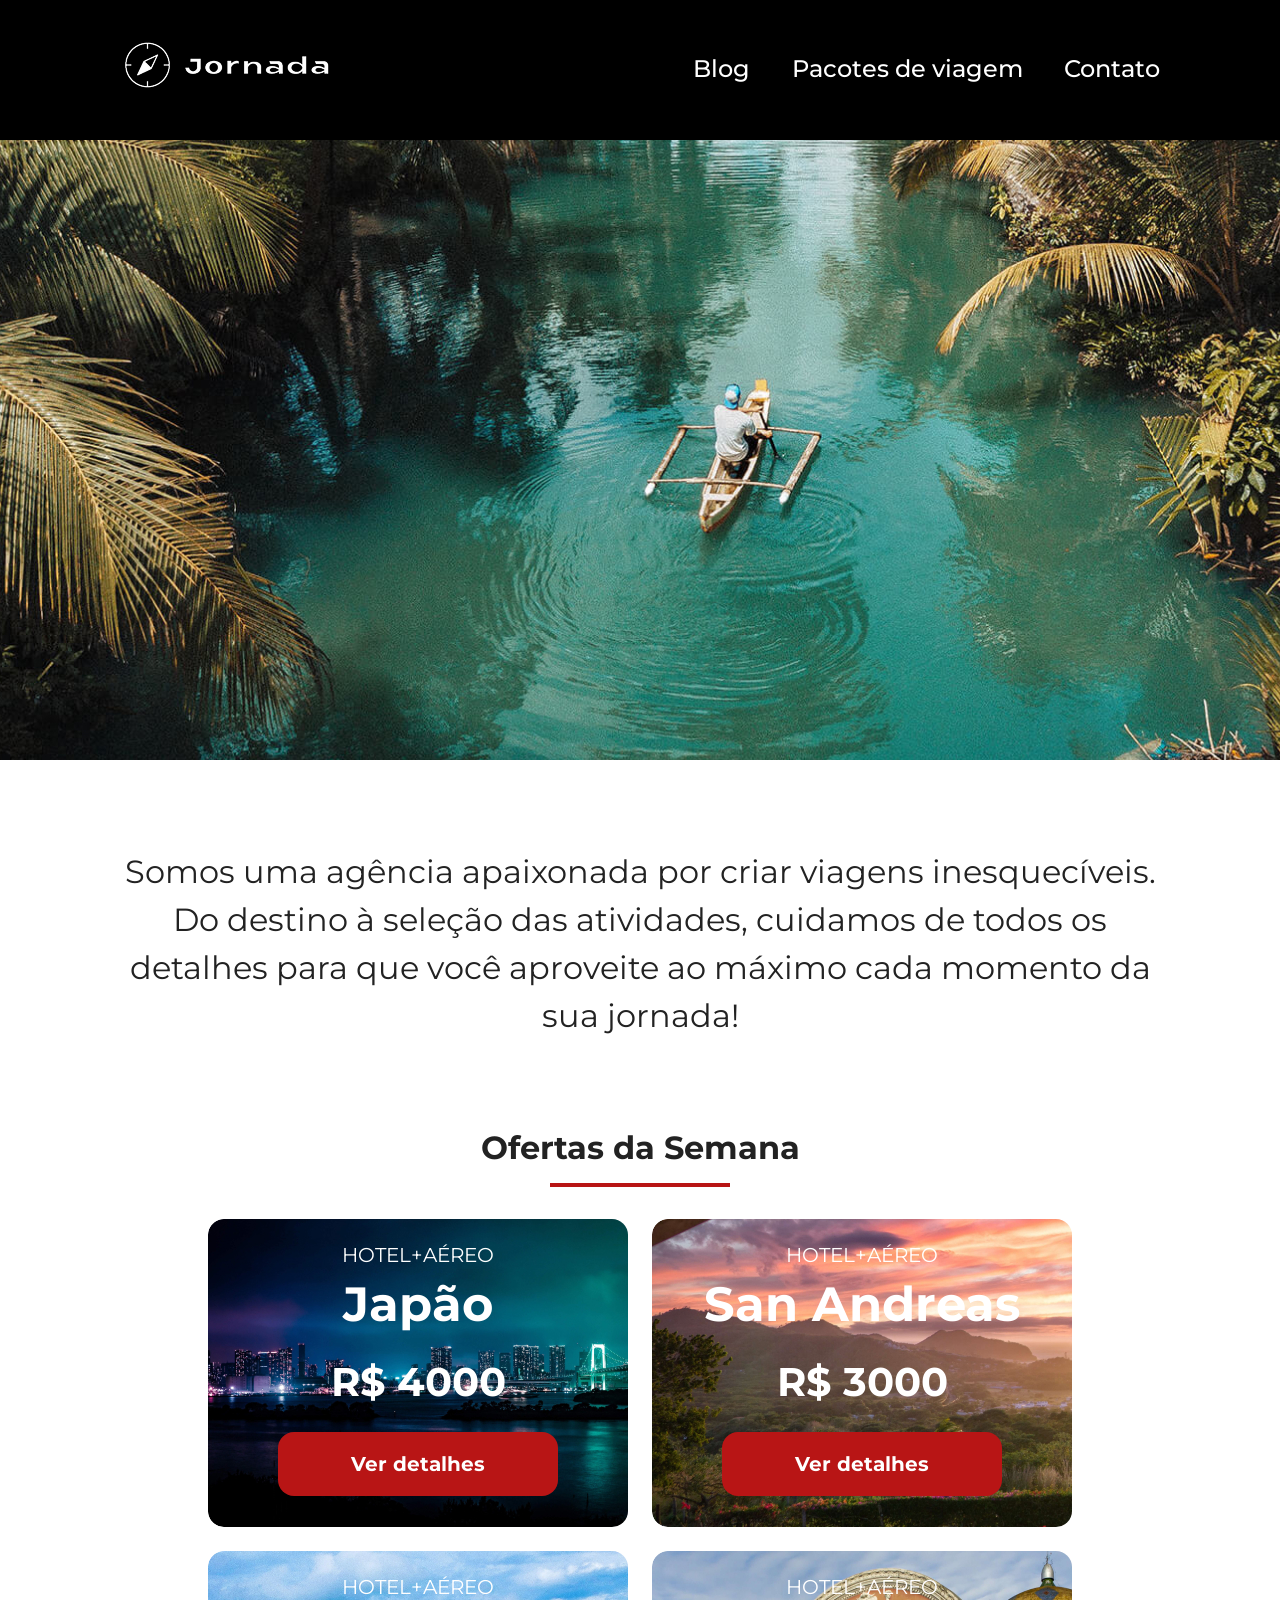
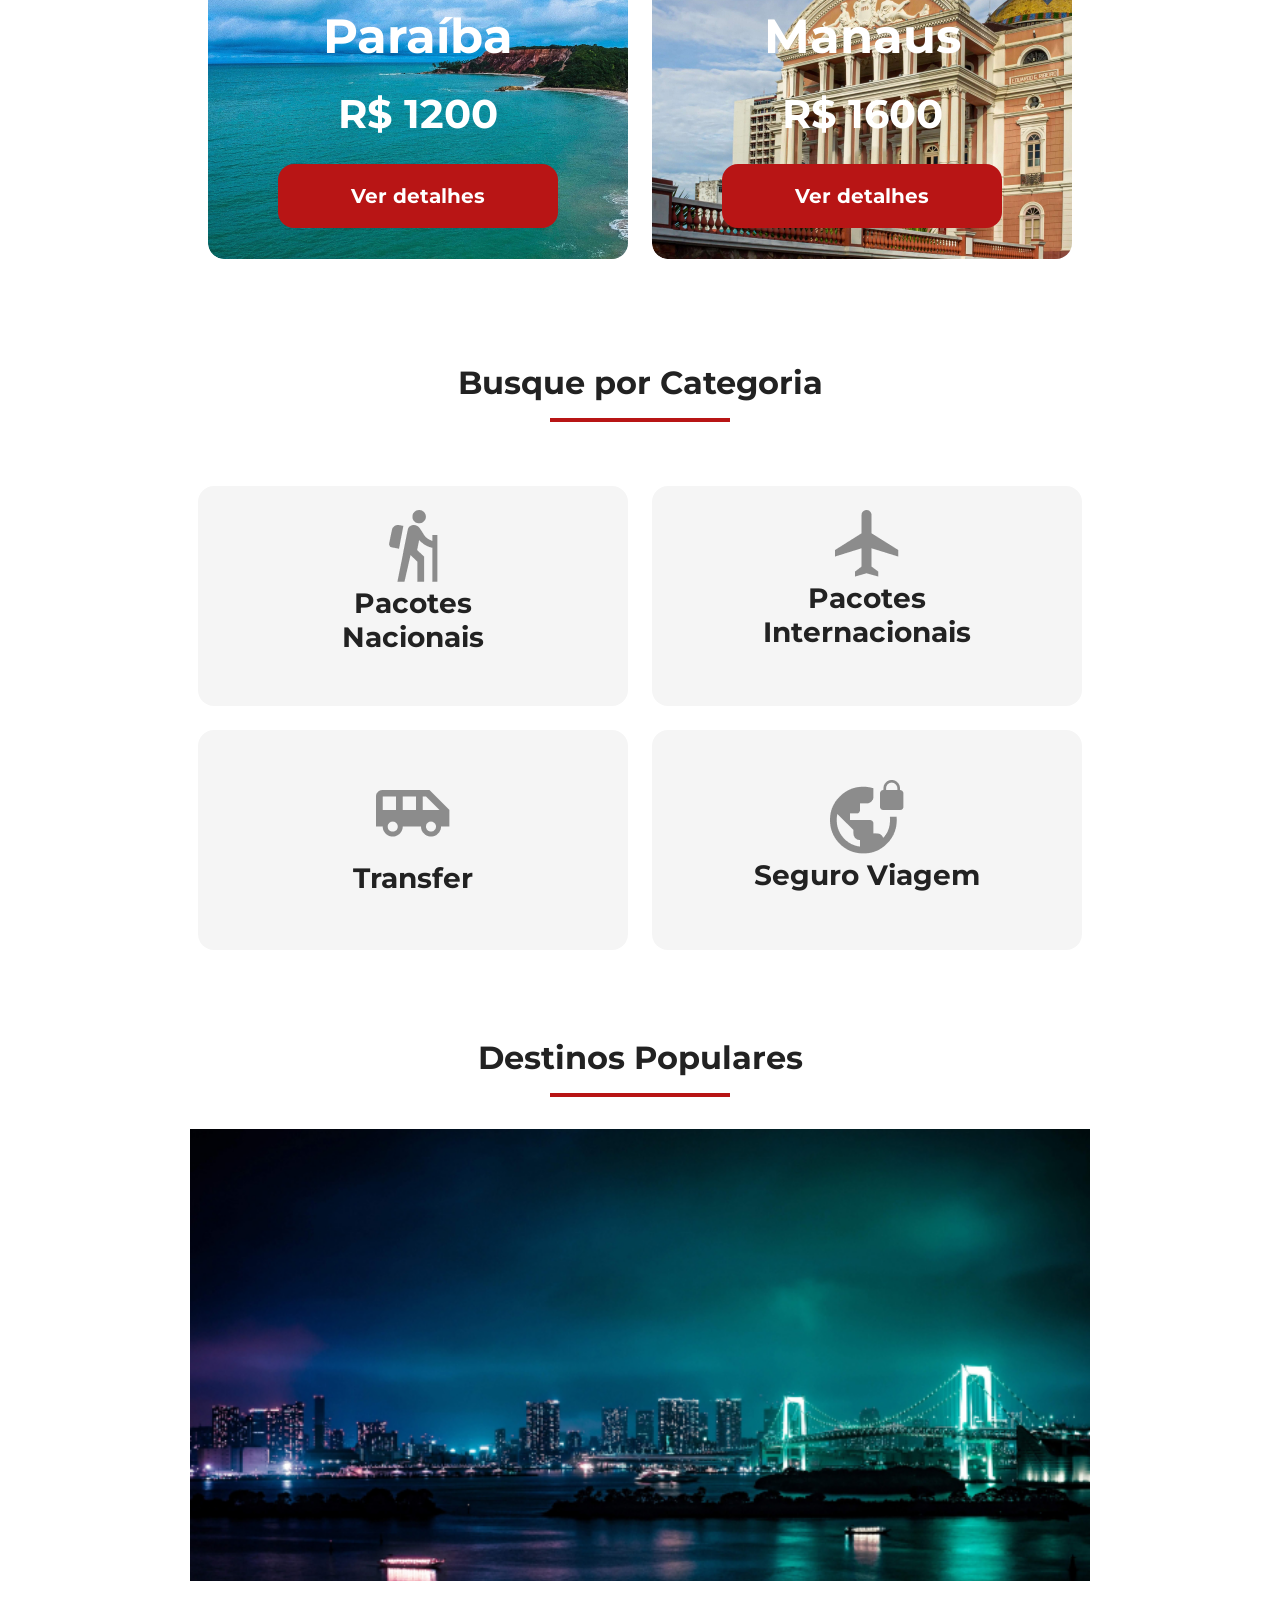
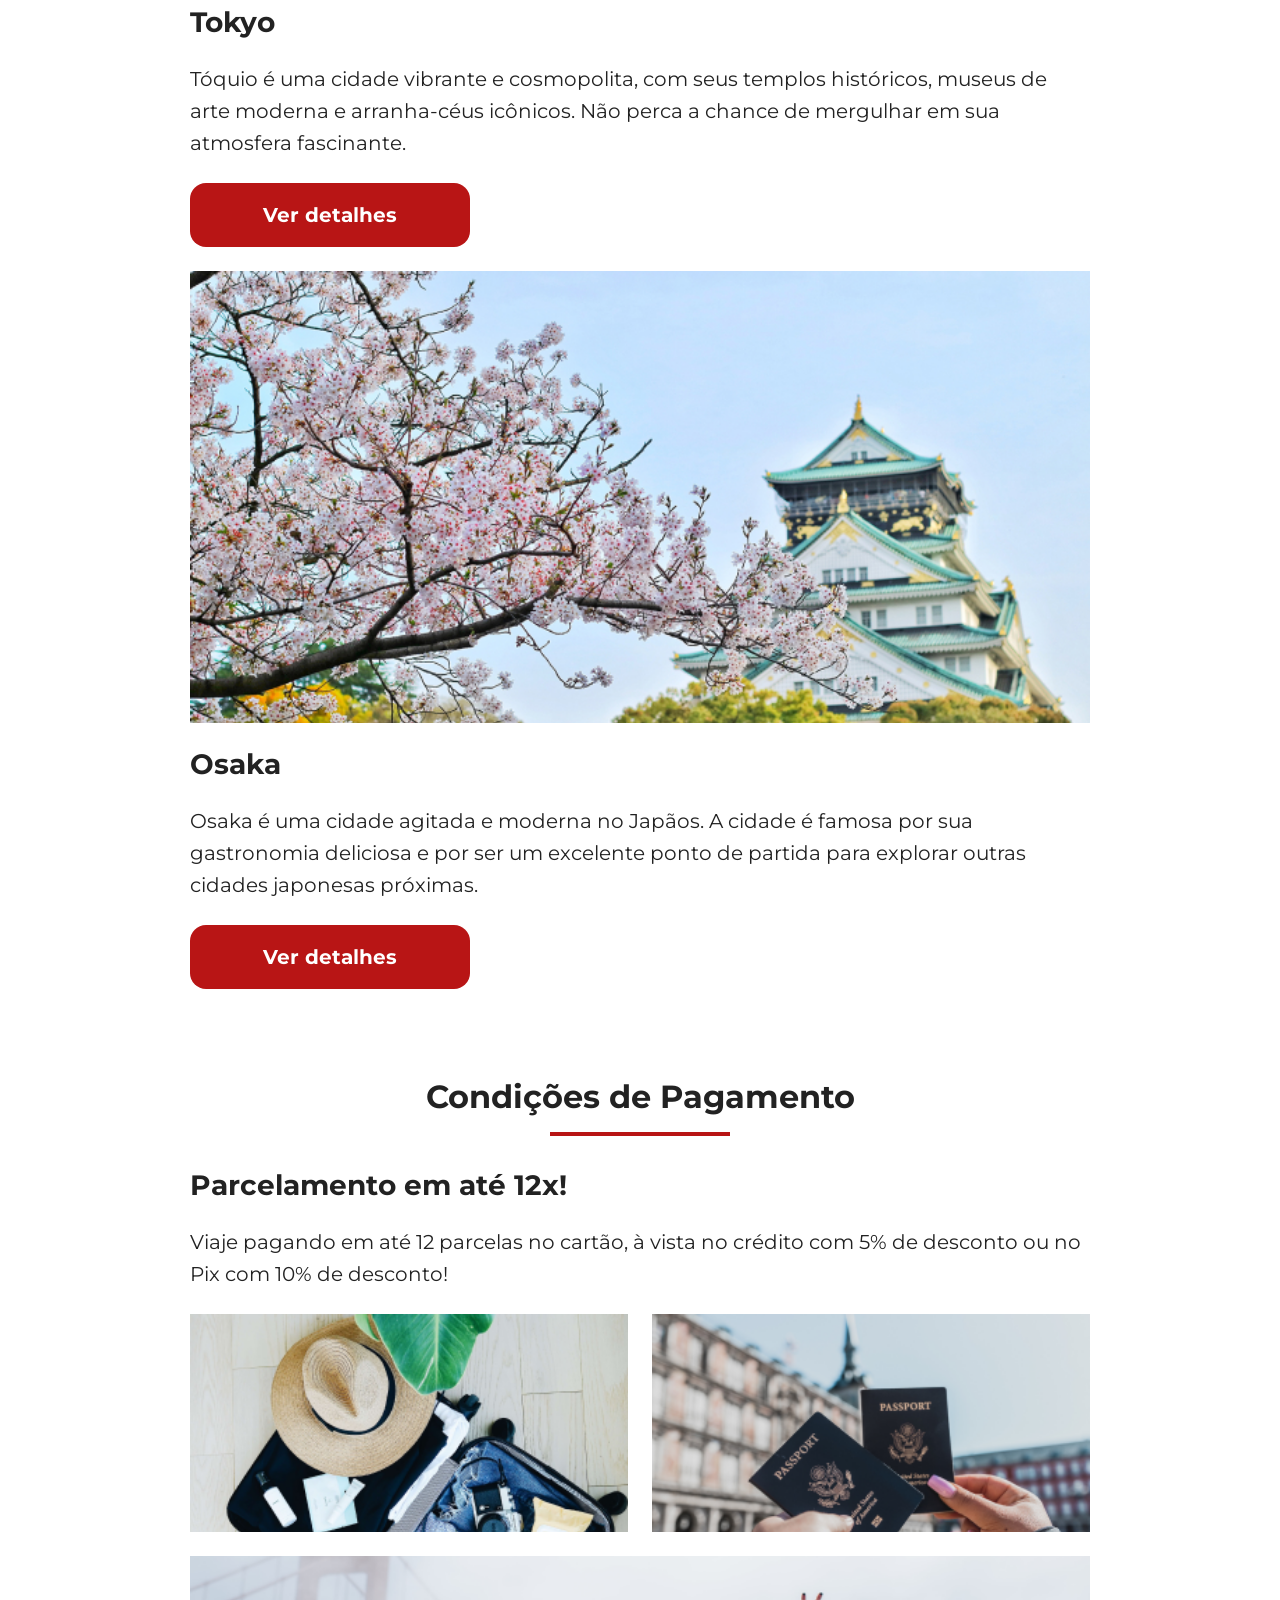
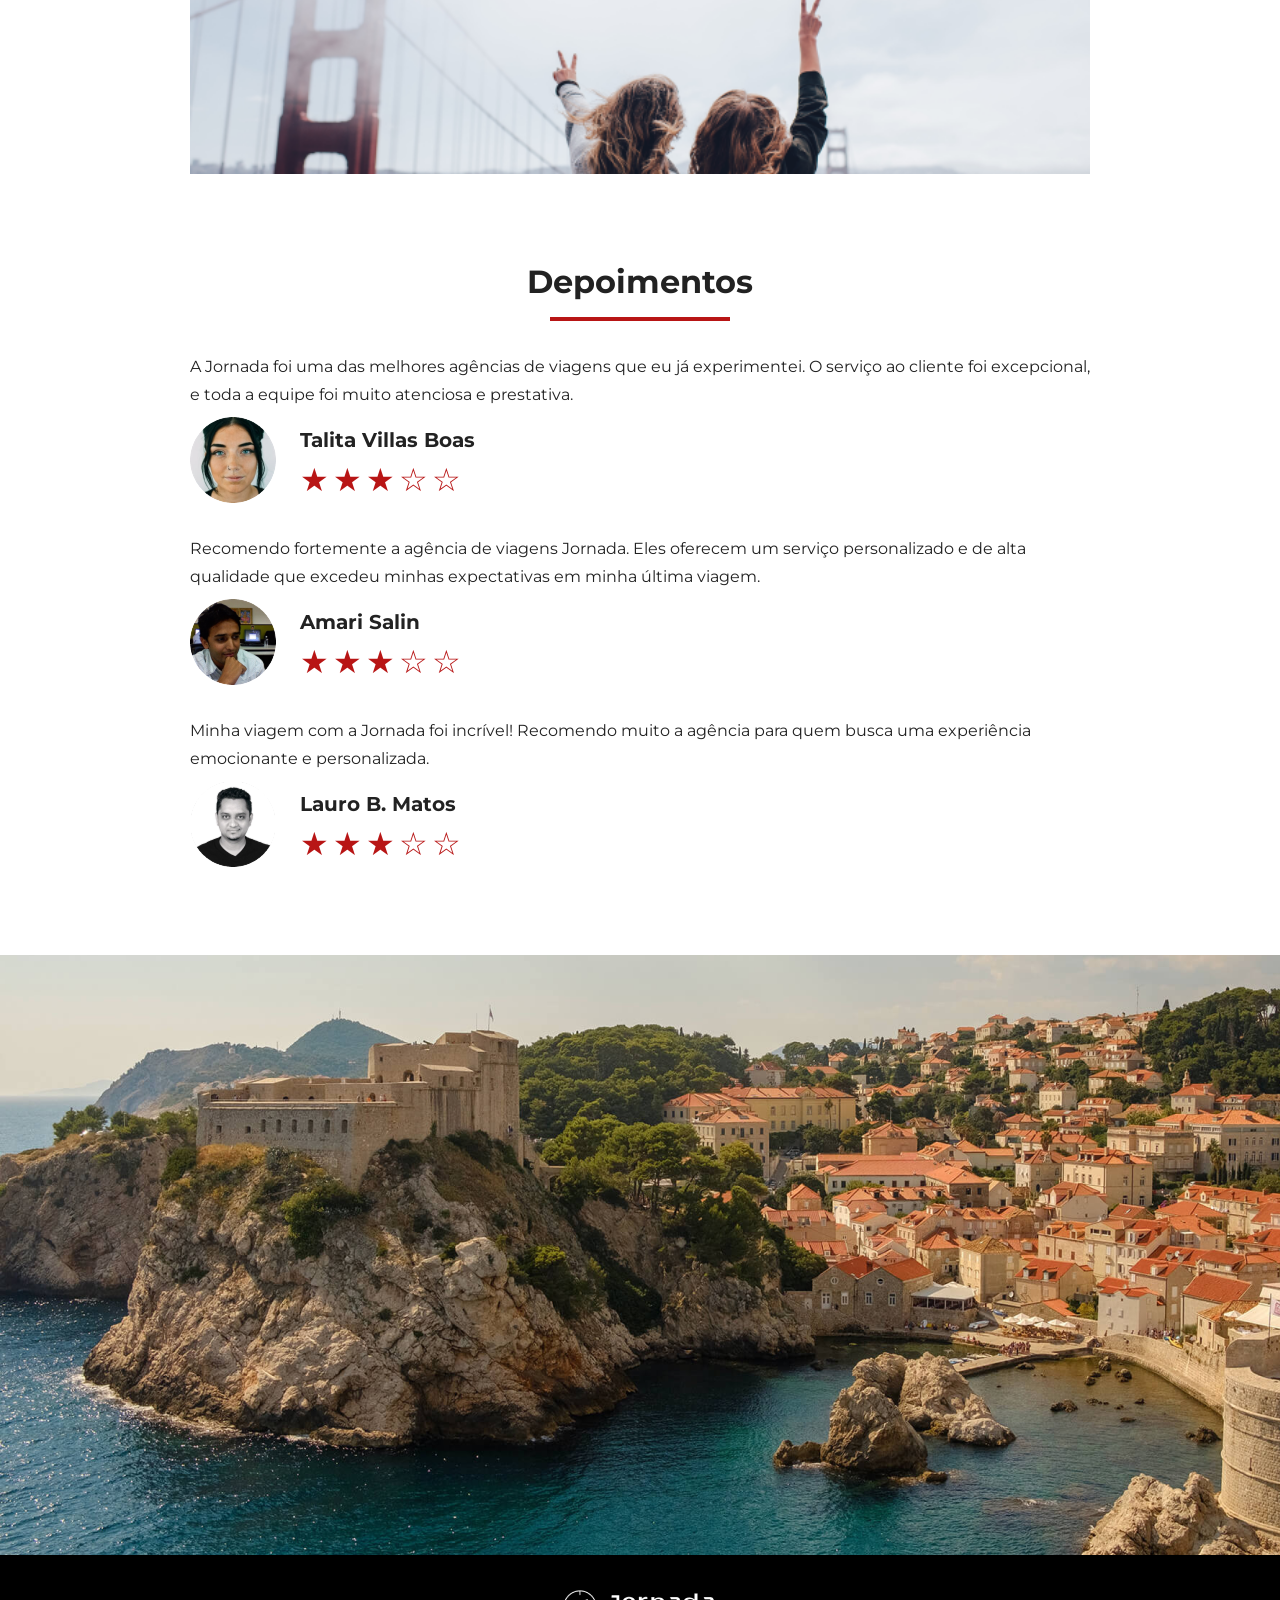
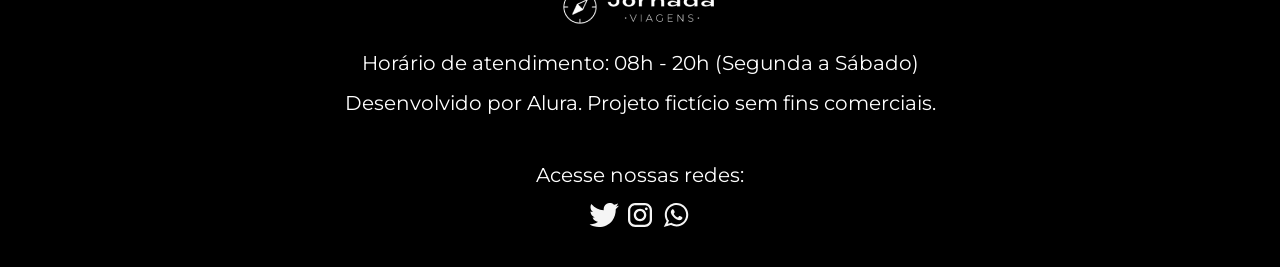
==== commit 73a3be43: "Merge pull request #4 from trevormibb/feat/payments Feat/payments" ====
--- a/index.html
+++ b/index.html
@@ -1,397 +1,383 @@
 <!doctype html>
-<html lang="pt-br">
+<html lang="pt-BR">
   <head>
     <meta charset="UTF-8" />
     <meta name="viewport" content="width=device-width, initial-scale=1.0" />
+    <meta
+      name="description"
+      content="Jornada Viagens,uma agência apaixonada por criar viagens inesquecíveis"
+    />
+
+    <meta name="og:title" content="Jornada Viagens" />
+    <meta
+      name="og:description"
+      content="Jornada Viagens,uma agência apaixonada por criar viagens inesquecíveis"
+    />
+    <meta
+      name="og:image"
+      content="https://danicastilho.github.io/jornada-viagens/img/logo-footer.png"
+    />
+    <meta name="og:type" content="website" />
+    <meta
+      name="og:url"
+      content="https://danicastilho.github.io/jornada-viagens"
+    />
+
+    <link rel="icon" href="favico.svg" type="xml/svg" />
+    <link rel="stylesheet" href="./css/style.css" />
 
     <title>Jornada Viagens</title>
-
-    <link rel="stylesheet" href="css/style.css" />
   </head>
-
   <body>
-    <header>
-      <a class="logo" href="index.html" title="Voltar para a página inicial">
+    <header class="main-header">
+      <a class="logo" href="index.html" title="voltar para a página inicial">
         <img
-          class="logo-mobile"
-          src="img/bussola-jornada-branca.png"
-          alt="Bússola do logo Jornada Viagens"
+          class="img-mobile"
+          src="img/bussola-jornada-branco.png"
+          alt="Bussola do logo Jornada Viagens na cor branca"
         />
-
         <img
-          class="logo-desktop"
-          src="img/bussola-texto-jornada-branca.png"
-          alt="Logo Jornada Viagens"
+          class="img-desktop"
+          src="img/bussola-texto-jornada-branco.png"
+          alt="Logo Jornada Viagens na cor branca"
         />
       </a>
-
       <div class="navigation-menu">
         <label for="menu">
-          <img src="img/menu.png" alt="Menu" />
+          <img src="img/menu.png" alt="menu" />
         </label>
-
         <input type="checkbox" id="menu" hidden />
-
         <nav>
           <ul class="list-links">
             <li>
-              <a href="blog.html" target="_blank"> Blog </a>
+              <a href="blog.html" target="_blank" title="Acessar Blog">Blog</a>
             </li>
-
             <li>
-              <a href="pacotes.html" target="_blank"> Pacotes de viagens </a>
+              <a
+                href="pacotes-de-viagens.html"
+                target="_blank"
+                title="Acessar Pacotes de viagem"
+                >Pacotes de viagem</a
+              >
             </li>
-
             <li>
-              <a href="contato.html" target="_blank"> Contato </a>
+              <a href="contato.html" target="_blank" title="Acessar Contato"
+                >Contato</a
+              >
             </li>
           </ul>
         </nav>
       </div>
     </header>
-
     <section class="hero">
       <div class="hero-img"></div>
-
       <h2>
         Somos uma agência apaixonada por criar viagens inesquecíveis. Do destino
         à seleção das atividades, cuidamos de todos os detalhes para que você
         aproveite ao máximo cada momento da sua jornada!
       </h2>
     </section>
-
     <section class="offers">
       <div class="section-title">
         <h2>Ofertas da Semana</h2>
         <hr />
       </div>
-
       <div class="offers-cards">
         <article class="card japao">
-          <header class="card__header">
+          <header>
             <p>HOTEL+AÉREO</p>
-          </header>
-
-          <section class="card__content">
-            <h3>Japão</h3>
-            <p>R$ 4000</p>
-          </section>
-
-          <footer class="card__footer">
-            <a href="#" class="button"> Ver detalhes </a>
-          </footer>
-        </article>
-
+            <h3>
+              Japão <br />
+              <span>R$ 4000</span>
+            </h3>
+          </header>
+          <footer>
+            <a href="#" class="button">Ver detalhes</a>
+          </footer>
+        </article>
         <article class="card san-andreas">
-          <header class="card__header">
+          <header>
             <p>HOTEL+AÉREO</p>
-          </header>
-
-          <section class="card__content">
-            <h3>San Andreas</h3>
-            <p>R$ 3000</p>
-          </section>
-
-          <footer class="card__footer">
-            <a href="#" class="button"> Ver detalhes </a>
-          </footer>
-        </article>
-
+            <h3>
+              San Andreas <br />
+              <span>R$ 3000</span>
+            </h3>
+          </header>
+          <footer>
+            <a href="#" class="button">Ver detalhes</a>
+          </footer>
+        </article>
         <article class="card paraiba">
-          <header class="card__header">
+          <header>
             <p>HOTEL+AÉREO</p>
-          </header>
-
-          <section class="card__content">
-            <h3>Paraíba</h3>
-            <p>R$ 1200</p>
-          </section>
-
-          <footer class="card__footer">
-            <a href="#" class="button"> Ver detalhes </a>
-          </footer>
-        </article>
-
+            <h3>
+              Paraíba <br />
+              <span>R$ 1200</span>
+            </h3>
+          </header>
+          <footer>
+            <a href="#" class="button">Ver detalhes</a>
+          </footer>
+        </article>
         <article class="card manaus">
-          <header class="card__header">
+          <header>
             <p>HOTEL+AÉREO</p>
-          </header>
-
-          <section class="card__content">
-            <h3>Manaus</h3>
-            <p>R$ 1600</p>
-          </section>
-
-          <footer class="card__footer">
-            <a href="#" class="button"> Ver detalhes </a>
-          </footer>
-        </article>
-      </div>
-    </section>
-
+            <h3>
+              Manaus <br />
+              <span>R$ 1600</span>
+            </h3>
+          </header>
+          <footer>
+            <a href="#" class="button">Ver detalhes</a>
+          </footer>
+        </article>
+      </div>
+    </section>
     <section class="categories">
       <div class="section-title">
         <h2>Busque por Categoria</h2>
         <hr />
       </div>
-
-      <div class="categories__list">
-        <a class="categories__link" href="pacotes.html?categoria=nacionais">
-          <img
-            class="categories__icon"
-            src="img/icone-pacotes-nacionais.png"
-            alt=""
-          />
-
-          <span class="categories__name"> Pacotes Nacionais </span>
-        </a>
-
-        <a
-          class="categories__link"
-          href="pacotes.html?categoria=internacionais"
+      <div class="categories-cards">
+        <a
+          class="card"
+          href="#"
+          target="_blank"
+          title="Busque pela categoria Pacotes Nacionais"
         >
           <img
-            class="categories__icon"
-            src="img/icone-pacotes-internacionais.png"
-            alt=""
+            src="img/icone-caminhada.png"
+            alt="ícone cinza representando uma pessoa fazendo tracking"
           />
-
-          <span class="categories__name"> Pacotes Internacionais </span>
+          <h3 class="content-title">
+            Pacotes<br />
+            Nacionais
+          </h3>
         </a>
 
-        <a class="categories__link" href="pacotes.html?categoria=transfer">
-          <img class="categories__icon" src="img/icone-transfer.png" alt="" />
-
-          <span class="categories__name"> Transfer </span>
+        <a
+          class="card"
+          href="#"
+          target="_blank"
+          title="Busque pela categoria Pacotes Internacionais"
+        >
+          <img
+            src="img/icone-aviao.png"
+            alt="ícone cinza representando um avião"
+          />
+          <h3 class="content-title">
+            Pacotes <br />
+            Internacionais
+          </h3>
         </a>
-
-        <a class="categories__link" href="pacotes.html?categoria=seguro">
+        <a
+          class="card single-line transfer"
+          href="#"
+          target="_blank"
+          title="Busque pela categoria Transfer"
+        >
           <img
-            class="categories__icon"
-            src="img/icone-seguro-viagem.png"
-            alt=""
+            src="img/icone-onibus.png"
+            alt="ícone cinza representando um ônibus"
           />
-
-          <span class="categories__name"> Seguro Viagem </span>
+          <h3 class="content-title">Transfer</h3>
         </a>
-      </div>
-    </section>
-
-    <section class="popular-destinations">
+        <a
+          class="card single-line"
+          href="#"
+          target="_blank"
+          title="Busque pela categoria Seguro Viagem"
+        >
+          <img
+            src="img/icone-planeta.png"
+            alt="ícone cinza representando o planeta terra com um cadeado"
+          />
+          <h3 class="content-title">Seguro Viagem</h3>
+        </a>
+      </div>
+    </section>
+    <section class="destinations">
       <div class="section-title">
         <h2>Destinos Populares</h2>
         <hr />
       </div>
-
-      <div class="popular-destinations__list">
-        <article class="popular-destinations__card">
-          <img
-            class="popular-destinations__image"
-            src="img/tokyo.jpg"
-            alt="Vista noturna da cidade de Tokyo"
-          />
-
-          <div class="popular-destinations__content">
-            <h3 class="popular-destinations__title">Tokyo</h3>
-
-            <p class="popular-destinations__description">
-              Tóquio é uma cidade vibrante e cosmopolita, com seus templos
-              históricos, museus de arte moderna e arranha-céus icônicos. Não
-              perca a chance de mergulhar em sua atmosfera fascinante.
-            </p>
-
-            <a href="#" class="button popular-destinations__button">
-              Ver detalhes
-            </a>
-          </div>
-        </article>
-
-        <article class="popular-destinations__card">
-          <img
-            class="popular-destinations__image"
-            src="img/osaka.jpg"
-            alt="Castelo de Osaka no Japão"
-          />
-
-          <div class="popular-destinations__content">
-            <h3 class="popular-destinations__title">Osaka</h3>
-
-            <p class="popular-destinations__description">
-              Osaka é uma cidade agitada e moderna no Japão. A cidade é famosa
-              por sua gastronomia deliciosa e por ser um excelente ponto de
-              partida para explorar outras cidades japonesas próximas.
-            </p>
-
-            <a href="#" class="button popular-destinations__button">
-              Ver detalhes
-            </a>
-          </div>
-        </article>
-      </div>
-    </section>
-
-    <section class="payment">
+      <div class="destination-items">
+        <article class="item tokyo">
+          <header>
+            <div class="img-item"></div>
+            <h3 class="content-title">Tokyo</h3>
+          </header>
+          <p class="content-text">
+            Tóquio é uma cidade vibrante e cosmopolita, com seus templos
+            históricos, museus de arte moderna e arranha-céus icônicos. Não
+            perca a chance de mergulhar em sua atmosfera fascinante.
+          </p>
+          <footer>
+            <a
+              href="#"
+              class="button"
+              target="_blank"
+              title="Veja mais detalhes do destino Tokyo"
+              >Ver detalhes</a
+            >
+          </footer>
+        </article>
+        <article class="item osaka">
+          <header>
+            <div class="img-item"></div>
+            <h3 class="content-title">Osaka</h3>
+          </header>
+          <p class="content-text">
+            Osaka é uma cidade agitada e moderna no Japãos. A cidade é famosa
+            por sua gastronomia deliciosa e por ser um excelente ponto de
+            partida para explorar outras cidades japonesas próximas.
+          </p>
+          <footer>
+            <a
+              href="#"
+              class="button"
+              target="_blank"
+              title="Veja mais detalhes do destino Osaka"
+              >Ver detalhes</a
+            >
+          </footer>
+        </article>
+      </div>
+    </section>
+    <section class="payments">
       <div class="section-title">
         <h2>Condições de Pagamento</h2>
         <hr />
       </div>
-
-      <div class="payment__container">
-        <h3>Parcelamento em até 12x!</h3>
-
-        <p class="payment__description">
-          Viaje pagando em até 12 parcelas no cartão, à vista no crédito com 5%
-          de desconto ou no Pix com 10% de desconto!
-        </p>
-
-        <div class="payment__gallery">
-          <img
-            src="img/montagem-japão-1.png"
-            alt="Itens de viagem organizados em uma mala"
-            class="payment__image payment__image--one"
-          />
-
-          <img
-            src="img/montagem-japão-2.png"
-            alt="Pessoas segurando passaportes"
-            class="payment__image payment__image--two"
-          />
-
-          <img
-            src="img/montagem-japão-3.png"
-            alt="Pessoas em frente a uma paisagem"
-            class="payment__image payment__image--three"
-          />
+      <div class="content-container">
+        <div class="text-content">
+          <h3 class="content-title">Parcelamento em até 12x!</h3>
+          <p class="content-text">
+            Viaje pagando em até 12 parcelas no cartão, à vista no crédito com
+            5% de desconto ou no Pix com 10% de desconto!
+          </p>
         </div>
-      </div>
-    </section>
-
+        <div class="image-gallery">
+          <div class="image first"></div>
+          <div class="image second"></div>
+          <div class="image thirdy colspan-2"></div>
+        </div>
+      </div>
+    </section>
     <section class="testimonials">
       <div class="section-title">
         <h2>Depoimentos</h2>
         <hr />
       </div>
-
-      <div class="testimonials__container">
-        <div class="testimonials__list">
-          <article class="testimonial">
-            <p class="testimonial__text">
+      <div class="testimonial-container">
+        <article>
+          <header>
+            <p>
               A Jornada foi uma das melhores agências de viagens que eu já
               experimentei. O serviço ao cliente foi excepcional, e toda a
               equipe foi muito atenciosa e prestativa.
             </p>
-
-            <div class="testimonial__person">
-              <img
-                src="img/ft-perfil-talita.png"
-                alt="Foto de Talita Villas Boas"
-                class="testimonial__photo"
-              />
-
-              <div class="testimonial__person-info">
-                <h3>Talita Villas Boas</h3>
-
-                <p class="testimonial__stars">★★★★★</p>
+          </header>
+          <footer>
+            <img
+              src="img/avatar-talita.png"
+              alt="imagem de perfil da cliente Talita Villas Boas"
+            />
+            <div class="profile-content">
+              <h3>Talita Villas Boas</h3>
+              <div class="rating">
+                <span class="star">★</span>
+                <span class="star">★</span>
+                <span class="star">★</span>
+                <span class="star">☆</span>
+                <span class="star">☆</span>
               </div>
             </div>
-          </article>
-
-          <article class="testimonial">
-            <p class="testimonial__text">
+          </footer>
+        </article>
+        <article>
+          <header>
+            <p>
               Recomendo fortemente a agência de viagens Jornada. Eles oferecem
               um serviço personalizado e de alta qualidade que excedeu minhas
               expectativas em minha última viagem.
             </p>
-
-            <div class="testimonial__person">
-              <img
-                src="img/ft-perfil-amari.png"
-                alt="Foto de Amari Salin"
-                class="testimonial__photo"
-              />
-
-              <div class="testimonial__person-info">
-                <h3>Amari Salin</h3>
-
-                <p class="testimonial__stars">★★★★★</p>
+          </header>
+          <footer>
+            <img
+              src="img/avatar-amari.png"
+              alt="imagem de perfil do cliente Amari Salin"
+            />
+            <div class="profile-content">
+              <h3>Amari Salin</h3>
+              <div class="rating">
+                <span class="star">★</span>
+                <span class="star">★</span>
+                <span class="star">★</span>
+                <span class="star">☆</span>
+                <span class="star">☆</span>
               </div>
             </div>
-          </article>
-
-          <article class="testimonial">
-            <p class="testimonial__text">
+          </footer>
+        </article>
+        <article>
+          <header>
+            <p>
               Minha viagem com a Jornada foi incrível! Recomendo muito a agência
               para quem busca uma experiência emocionante e personalizada.
             </p>
-
-            <div class="testimonial__person">
-              <img
-                src="img/ft-perfil-lauro.png"
-                alt="Foto de Lauro B. Matos"
-                class="testimonial__photo"
-              />
-
-              <div class="testimonial__person-info">
-                <h3>Lauro B. Matos</h3>
-
-                <p class="testimonial__stars">★★★★★</p>
+          </header>
+          <footer>
+            <img
+              src="img/avatar-lauro.png"
+              alt="imagem de perfil do cliente Lauro B. Matos"
+            />
+            <div class="profile-content">
+              <h3>Lauro B. Matos</h3>
+              <div class="rating">
+                <span class="star">★</span>
+                <span class="star">★</span>
+                <span class="star">★</span>
+                <span class="star">☆</span>
+                <span class="star">☆</span>
               </div>
             </div>
-          </article>
-        </div>
-      </div>
-    </section>
-
-    <footer class="footer">
-      <img
-        src="img/imagem-paisagem.png"
-        alt="Paisagem de viagem"
-        class="footer__landscape"
-      />
-
-      <div class="footer__content">
-        <img
-          src="img/jornada-logo-viagens.png"
-          alt="Jornada Viagens"
-          class="footer__logo"
-        />
-
+          </footer>
+        </article>
+      </div>
+    </section>
+    <section class="bottom-hero">
+      <div class="hero-img"></div>
+    </section>
+    <footer class="main-footer">
+      <div class="footer-content">
+        <img src="img/logo-footer.png" alt="logo completo Jornada Viagens" />
         <p>Horário de atendimento: 08h - 20h (Segunda a Sábado)</p>
-
         <p>Desenvolvido por Alura. Projeto fictício sem fins comerciais.</p>
-
-        <div class="footer__social">
-          <p>Acesse nossas redes:</p>
-
-          <div class="footer__social-links">
-            <a
-              href="https://wa.me/"
-              target="_blank"
-              rel="noopener noreferrer"
-              aria-label="WhatsApp"
-            >
-              <img src="img/icon-whatsapp.png" alt="WhatsApp" />
-            </a>
-
-            <a
-              href="https://www.instagram.com/"
-              target="_blank"
-              rel="noopener noreferrer"
-              aria-label="Instagram"
-            >
-              <img src="img/icon-instagram.png" alt="Instagram" />
-            </a>
-
-            <a
-              href="https://twitter.com/"
-              target="_blank"
-              rel="noopener noreferrer"
-              aria-label="Twitter"
-            >
-              <img src="img/icon-twitter.png" alt="Twitter" />
-            </a>
-          </div>
-        </div>
+      </div>
+      <div class="footer-social">
+        <p>Acesse nossas redes:</p>
+
+        <a href="#" target="_blank" title="Acesse o Twitter do Jornada Viagens"
+          ><img
+            src="img/icone-twitter.svg"
+            alt="icone do Twitter na cor branca"
+        /></a>
+
+        <a
+          href="#"
+          target="_blank"
+          title="Acesse o Instagram do Jornada Viagens"
+          ><img
+            src="img/icone-instagram.svg"
+            alt="icone do Instagram na cor branca"
+        /></a>
+
+        <a href="#" target="_blank" title="Entre em contato através do whatsapp"
+          ><img
+            src="img/icone-whatsapp.svg"
+            alt="icone do whatsapp na cor branca"
+        /></a>
       </div>
     </footer>
   </body>
--- a/css/style.css
+++ b/css/style.css
@@ -3,7 +3,7 @@
 @import url(hero.css);
 @import url(offers.css);
 @import url(categories.css);
-@import url(popular-destinations.css);
-@import url(payment.css);
+@import url(destinations.css);
+@import url(payments.css);
 @import url(testimonials.css);
 @import url(footer.css);
